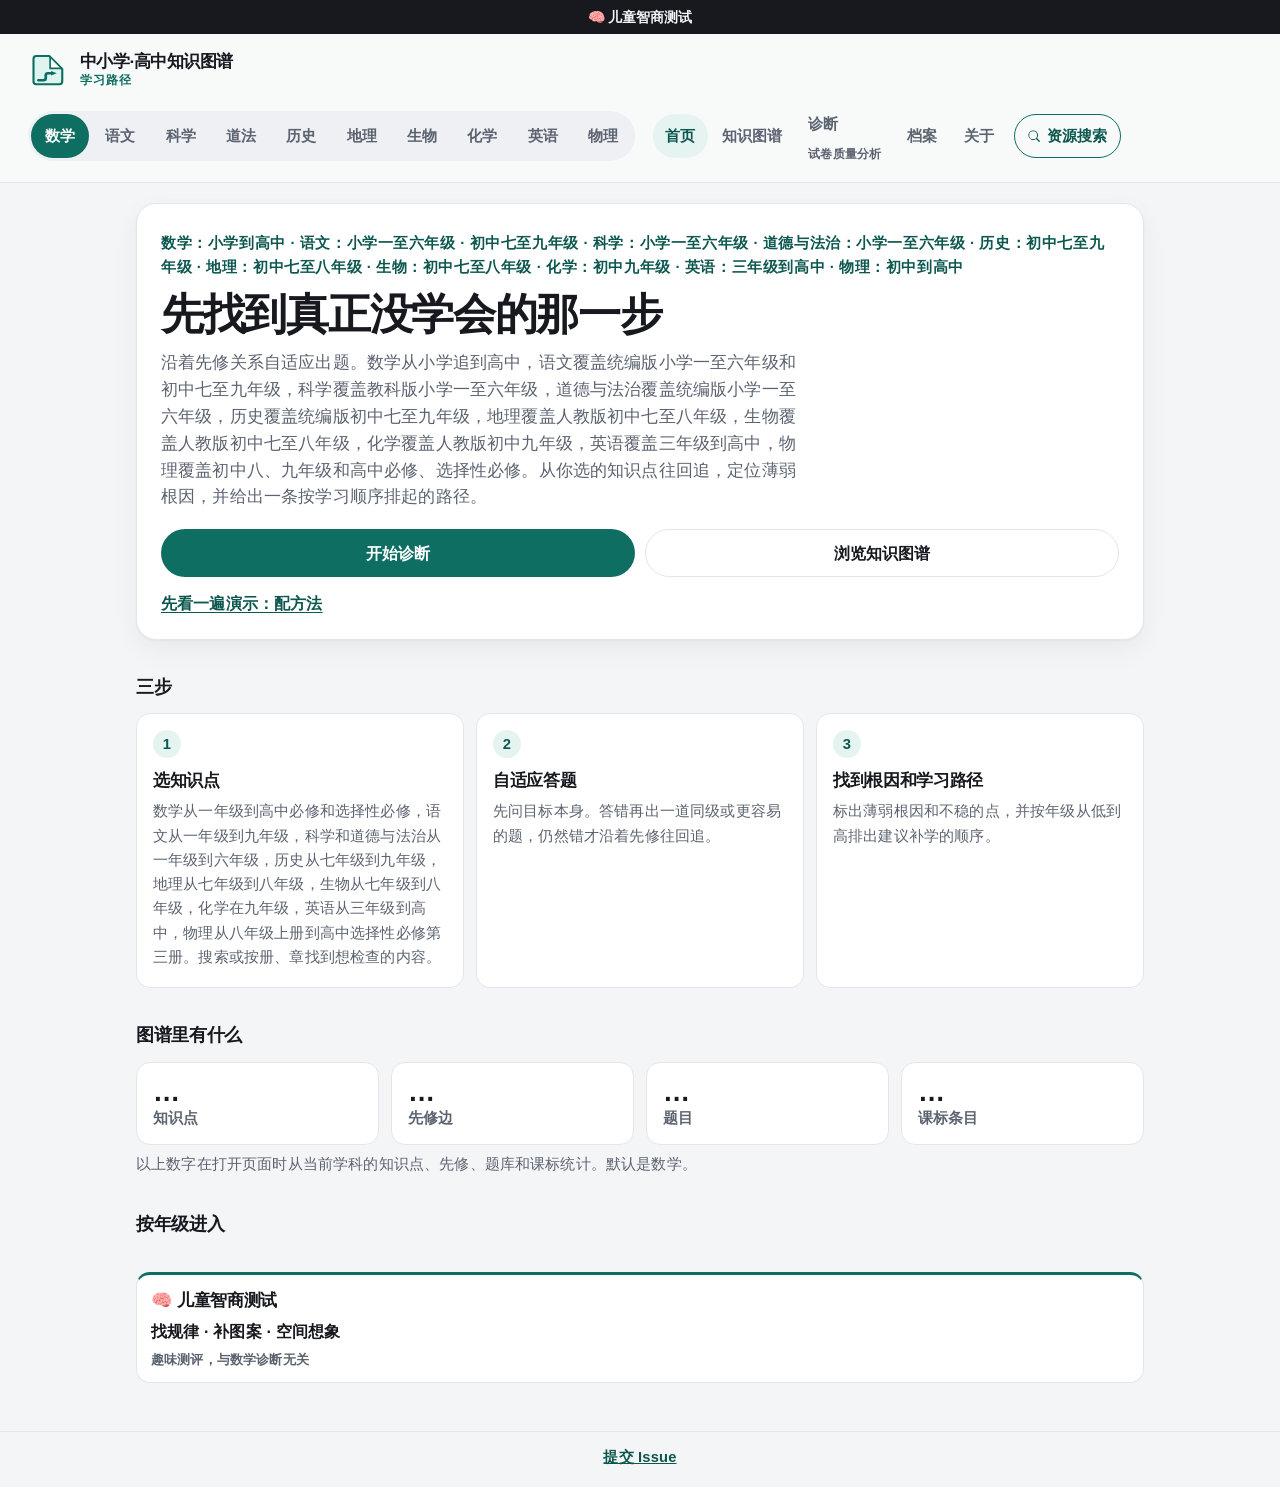
==== index.html @ bc9e5b9a "在诊断菜单下加入试卷质量分析入口。 Co-authored-by: Cursor <cursoragent@cursor.com>" ====
<!DOCTYPE html>
<html lang="zh-CN">
<head>
<meta charset="utf-8">
<meta name="viewport" content="width=device-width, initial-scale=1">
<title>中小学·高中知识图谱</title>
<meta name="description" content="数学（小学到高中）、语文（小学一至六年级、初中七至九年级）、科学（小学一至六年级）、道德与法治（小学一至六年级）、历史（初中七至九年级）、地理（初中七至八年级）、生物（初中七至八年级）、化学（初中九年级）、英语（三年级到高中）和物理（初中、高中）的知识图谱。沿先修关系自适应出题，从选中的知识点往回找到薄弱根因。">
<link rel="icon" href="data:image/svg+xml,%3Csvg%20xmlns%3D%22http%3A%2F%2Fwww.w3.org%2F2000%2Fsvg%22%20viewBox%3D%220%200%2032%2032%22%3E%3Cpath%20fill%3D%22%23dff3ef%22%20stroke%3D%22%230f6e62%22%20stroke-width%3D%221.7%22%20stroke-linejoin%3D%22round%22%20d%3D%22M6.6%204.8H17L27.4%2015.2V25Q27.4%2027.4%2025.2%2027.4H6.6Q4.4%2027.4%204.4%2025.2V7Q4.4%204.8%206.6%204.8Z%22%2F%3E%3Cpath%20fill%3D%22%23ffffff%22%20d%3D%22M17.7%206.3%2026.1%2014.7H17.7Z%22%2F%3E%3Cpath%20fill%3D%22none%22%20stroke%3D%22%230f6e62%22%20stroke-width%3D%221.35%22%20stroke-linecap%3D%22round%22%20stroke-linejoin%3D%22round%22%20d%3D%22M17.7%206.3V14.7H26.1%22%2F%3E%3Cpath%20fill%3D%22none%22%20stroke%3D%22%230f6e62%22%20stroke-width%3D%222.15%22%20stroke-linecap%3D%22round%22%20stroke-linejoin%3D%22round%22%20d%3D%22M8.3%2024.2H12.4Q14.2%2024.2%2014.2%2022.4V20.2Q14.2%2018.6%2016%2018.6H18.8%22%2F%3E%3Cpath%20fill%3D%22%230f6e62%22%20d%3D%22M18.5%2016.85%2023%2018.6%2018.5%2020.35Z%22%2F%3E%3C%2Fsvg%3E">
<script>
(function () {
  var id = location.hash.replace(/^#/, '');
  try { id = decodeURIComponent(id); } catch (e) { return; }
  if (/^cnm_[A-Za-z0-9]+$/.test(id)) {
    document.documentElement.style.visibility = 'hidden';
    location.replace('explore/#' + encodeURIComponent(id));
  } else if (/^cne_[A-Za-z0-9]+$/.test(id)) {
    document.documentElement.style.visibility = 'hidden';
    location.replace('explore/?subject=english#' + encodeURIComponent(id));
  } else if (/^cnp_[A-Za-z0-9]+$/.test(id)) {
    document.documentElement.style.visibility = 'hidden';
    location.replace('explore/?subject=physics#' + encodeURIComponent(id));
  } else if (/^cns_[A-Za-z0-9]+$/.test(id)) {
    document.documentElement.style.visibility = 'hidden';
    location.replace('explore/?subject=science#' + encodeURIComponent(id));
  } else if (/^cnc_[A-Za-z0-9]+$/.test(id)) {
    document.documentElement.style.visibility = 'hidden';
    location.replace('explore/?subject=chinese#' + encodeURIComponent(id));
  } else if (/^cnd_[A-Za-z0-9]+$/.test(id)) {
    document.documentElement.style.visibility = 'hidden';
    location.replace('explore/?subject=morality#' + encodeURIComponent(id));
  } else if (/^cnh_[A-Za-z0-9]+$/.test(id)) {
    document.documentElement.style.visibility = 'hidden';
    location.replace('explore/?subject=history#' + encodeURIComponent(id));
  } else if (/^cng_[A-Za-z0-9]+$/.test(id)) {
    document.documentElement.style.visibility = 'hidden';
    location.replace('explore/?subject=geography#' + encodeURIComponent(id));
  } else if (/^cnb_[A-Za-z0-9]+$/.test(id)) {
    document.documentElement.style.visibility = 'hidden';
    location.replace('explore/?subject=biology#' + encodeURIComponent(id));
  } else if (/^cnk_[A-Za-z0-9]+$/.test(id)) {
    document.documentElement.style.visibility = 'hidden';
    location.replace('explore/?subject=chemistry#' + encodeURIComponent(id));
  }
})();
</script>
<link rel="stylesheet" href="assets/site.css">
<link rel="manifest" href="manifest.webmanifest">
<link rel="apple-touch-icon" href="assets/icons/apple-touch-icon.png">
<meta name="theme-color" content="#0f6e62">
<meta name="mobile-web-app-capable" content="yes">
<meta name="apple-mobile-web-app-capable" content="yes">
<meta name="apple-mobile-web-app-title" content="知识图谱">
<link rel="stylesheet" href="assets/pwa.css">
</head>
<body class="page-home">
<a class="top-banner" href="https://test.pansgo.com/?from=math-top" target="_blank" rel="noopener">🧠 儿童智商测试</a>
<header class="site-header">
  <a class="brand" href="./">
    <svg class="logo" viewBox="0 0 32 32" aria-hidden="true"><path fill="var(--logo-sheet)" stroke="currentColor" stroke-width="1.7" stroke-linejoin="round" d="M6.6 4.8H17L27.4 15.2V25Q27.4 27.4 25.2 27.4H6.6Q4.4 27.4 4.4 25.2V7Q4.4 4.8 6.6 4.8Z"/><path fill="var(--logo-fold)" d="M17.7 6.3 26.1 14.7H17.7Z"/><path fill="none" stroke="currentColor" stroke-width="1.35" stroke-linecap="round" stroke-linejoin="round" d="M17.7 6.3V14.7H26.1"/><path fill="none" stroke="currentColor" stroke-width="2.15" stroke-linecap="round" stroke-linejoin="round" d="M8.3 24.2H12.4Q14.2 24.2 14.2 22.4V20.2Q14.2 18.6 16 18.6H18.8"/><path fill="currentColor" d="M18.5 16.85 23 18.6 18.5 20.35Z"/></svg>
    <span class="brand-copy">
      <span class="brand-name">中小学·高中知识图谱</span>
      <span class="brand-kicker">学习路径</span>
    </span>
  </a>
  <nav class="site-nav" aria-label="主导航">
    <div class="subject-switch" role="group" aria-label="学科">
      <a class="nav-link subject-link on" data-subject="math" href="./">数学</a>
      <a class="nav-link subject-link" data-subject="chinese" href="./?subject=chinese">语文</a>
      <a class="nav-link subject-link" data-subject="science" href="./?subject=science">科学</a>
      <a class="nav-link subject-link" data-subject="morality" href="./?subject=morality">道法</a>
      <a class="nav-link subject-link" data-subject="history" href="./?subject=history">历史</a>
      <a class="nav-link subject-link" data-subject="geography" href="./?subject=geography">地理</a>
      <a class="nav-link subject-link" data-subject="biology" href="./?subject=biology">生物</a>
      <a class="nav-link subject-link" data-subject="chemistry" href="./?subject=chemistry">化学</a>
      <a class="nav-link subject-link" data-subject="english" href="./?subject=english">英语</a>
      <a class="nav-link subject-link" data-subject="physics" href="./?subject=physics">物理</a>
    </div>
    <div class="page-links">
      <a class="nav-link active" href="./" aria-current="page">首页</a>
      <a class="nav-link" href="explore/">知识图谱</a>
      <div class="nav-drop">
        <a class="nav-link" href="diagnose/">诊断</a>
        <a class="nav-link nav-sub" href="diagnose/papers.html">试卷质量分析</a>
      </div>
      <a class="nav-link" href="children/">档案</a>
      <a class="nav-link" href="https://github.com/xiaoyang111222/cn-math-taxonomy" target="_blank" rel="noopener noreferrer">关于</a>
      <a class="nav-link resource-search-btn" href="https://pansgo.com" target="_blank" rel="noopener noreferrer" title="网盘资源搜索">
        <svg class="resource-search-ico" viewBox="0 0 16 16" aria-hidden="true"><path fill="currentColor" d="M11.5 10.4a5.5 5.5 0 1 0-1.1 1.1l3 3a.75.75 0 0 0 1.06-1.06zM7 11.5A4.5 4.5 0 1 1 7 2.5a4.5 4.5 0 0 1 0 9z"/></svg>资源搜索
      </a>
    </div>
  </nav>
</header>
<main class="home">
  <section class="hero">
    <p class="eyebrow">数学：小学到高中 · 语文：小学一至六年级 · 初中七至九年级 · 科学：小学一至六年级 · 道德与法治：小学一至六年级 · 历史：初中七至九年级 · 地理：初中七至八年级 · 生物：初中七至八年级 · 化学：初中九年级 · 英语：三年级到高中 · 物理：初中到高中</p>
    <h1>先找到真正没学会的那一步</h1>
    <p class="lede">沿着先修关系自适应出题。数学从小学追到高中，语文覆盖统编版小学一至六年级和初中七至九年级，科学覆盖教科版小学一至六年级，道德与法治覆盖统编版小学一至六年级，历史覆盖统编版初中七至九年级，地理覆盖人教版初中七至八年级，生物覆盖人教版初中七至八年级，化学覆盖人教版初中九年级，英语覆盖三年级到高中，物理覆盖初中八、九年级和高中必修、选择性必修。从你选的知识点往回追，定位薄弱根因，并给出一条按学习顺序排起的路径。</p>
    <div class="hero-actions">
      <a class="btn btn-primary btn-lg" href="diagnose/">开始诊断</a>
      <a class="btn btn-lg" href="explore/">浏览知识图谱</a>
    </div>
    <p class="quiet-link"><a href="diagnose/?target=cnm_221&amp;demo=1">先看一遍演示：配方法</a></p>
  </section>

  <h2 class="section-title">三步</h2>
  <ol class="steps">
    <li>
      <span class="step-no">1</span>
      <h3>选知识点</h3>
      <p>数学从一年级到高中必修和选择性必修，语文从一年级到九年级，科学和道德与法治从一年级到六年级，历史从七年级到九年级，地理从七年级到八年级，生物从七年级到八年级，化学在九年级，英语从三年级到高中，物理从八年级上册到高中选择性必修第三册。搜索或按册、章找到想检查的内容。</p>
    </li>
    <li>
      <span class="step-no">2</span>
      <h3>自适应答题</h3>
      <p>先问目标本身。答错再出一道同级或更容易的题，仍然错才沿着先修往回追。</p>
    </li>
    <li>
      <span class="step-no">3</span>
      <h3>找到根因和学习路径</h3>
      <p>标出薄弱根因和不稳的点，并按年级从低到高排出建议补学的顺序。</p>
    </li>
  </ol>

  <h2 class="section-title">图谱里有什么</h2>
  <div class="stat-grid" id="stats">
    <div class="stat-card"><div class="stat-num" id="n-topics">…</div><div class="stat-label">知识点</div></div>
    <div class="stat-card"><div class="stat-num" id="n-edges">…</div><div class="stat-label">先修边</div></div>
    <div class="stat-card"><div class="stat-num" id="n-questions">…</div><div class="stat-label">题目</div></div>
    <div class="stat-card"><div class="stat-num" id="n-standards">…</div><div class="stat-label">课标条目</div></div>
  </div>
  <p class="stat-note">以上数字在打开页面时从当前学科的知识点、先修、题库和课标统计。默认是数学。</p>
  <div id="load-error" class="load-error" hidden></div>

  <section class="blind-home" id="blind-home" hidden>
    <h2 class="section-title">本机盲区</h2>
    <p class="muted" id="blind-home-lead">根据本机诊断记录汇总的薄弱 / 不稳知识点。只存在这台浏览器，可一键再测。</p>
    <ul class="blind-home-list" id="blind-home-list"></ul>
    <p class="blind-home-actions" id="blind-home-actions"></p>
  </section>

  <h2 class="section-title">按年级进入</h2>
  <div class="grade-grid" id="grades" aria-busy="true"></div>
  <a class="iq-card" href="https://test.pansgo.com/?from=math-home" target="_blank" rel="noopener">
    <strong>🧠 儿童智商测试</strong>
    <span class="iq-sub">找规律 · 补图案 · 空间想象</span>
    <span class="iq-note">趣味测评，与数学诊断无关</span>
  </a>
</main>
<footer class="site-footer">
  <p><a href="https://github.com/xiaoyang111222/cn-math-taxonomy/issues/new/choose">提交 Issue</a></p>
</footer>
<script src="assets/children.js"></script>
<script src="assets/blindspots.js"></script>
<script src="assets/home.js"></script>
<script src="assets/stats-config.js"></script>
<script src="assets/stats.js"></script>
<script src="assets/pwa.js"></script>
</body>
</html>
---- assets/site.css ----
/* 中小学·高中知识图谱：全站配色、字号、导航。浏览页与诊断页共用。 */

:root {
  color-scheme: light;
  --bg: #f4f5f7;
  --bg-elev: #ffffff;
  --bg-muted: #eef0f3;
  --text: #17191f;
  --muted: #5c6370;
  --line: #e3e6ed;
  --brand: #0f6e62;
  --brand-strong: #0c574e;
  --brand-soft: #e6f4f1;
  --on-brand: #ffffff;
  --junior: #1d4ed8;
  --junior-soft: #e8efff;
  --focus: #0f6e62;
  --shadow: 0 1px 2px rgba(23, 25, 31, 0.04), 0 10px 28px rgba(23, 25, 31, 0.05);
  --radius: 14px;
  --radius-sm: 10px;
  --header-bg: #f7faf9;
  --logo-sheet: #dff3ef;
  --logo-fold: #ffffff;
  --font: "PingFang SC", "Hiragino Sans GB", "Microsoft YaHei", "Noto Sans CJK SC", "Noto Sans SC", "Source Han Sans SC", sans-serif;
  --fs: 16px;
  --ok: #157a3a;
  --ok-bg: #dcfce7;
  --on-ok: #ffffff;
  --bad: #b91c1c;
  --bad-bg: #fee2e2;
  --on-bad: #ffffff;
  --warn: #9a3412;
  --warn-bg: #ffedd5;
  --unk: #475569;
  --unk-bg: #e8eef6;
  --accent: #0f766e;
  --panel: #ffffff;
  --node-primary: #0f766e;
  --node-primary-bg: #d5f3ee;
  --node-junior: #1d4ed8;
  --node-junior-bg: #dbe7ff;
  --node-senior: #a21caf;
  --node-senior-bg: #fae8ff;
  --node-current-bg: #fff4e5;
  --node-current-border: #ea580c;
  --node-text: #162033;
  --edge: #526274;
  --edge-soft: #8aa0b4;
  --hard-bg: #ffedd5;
  --hard-fg: #9a3412;
  --soft-bg: #e7eef6;
  --soft-fg: #475569;
  --diagram-ok-bg: #dcfce7;
  --diagram-ok: #157a3a;
  --diagram-bad-bg: #fee2e2;
  --diagram-bad: #b91c1c;
  --diagram-unk-bg: #f1f5f9;
  --diagram-unk: #64748b;
  --diagram-shaky-bg: #fef3c7;
  --diagram-shaky: #b45309;
  --diagram-text: #162033;
  --diagram-edge: #64748b;
}

body.subject-physics {
  --brand: #b45309;
  --brand-strong: #92400e;
  --brand-soft: #fff7ed;
  --on-brand: #ffffff;
  --focus: #b45309;
  --accent: #b45309;
  --logo-sheet: #fde9d4;
  --logo-fold: #ffffff;
}

body.subject-english {
  --brand: #4338ca;
  --brand-strong: #3730a3;
  --brand-soft: #eef2ff;
  --on-brand: #ffffff;
  --focus: #4338ca;
  --accent: #4338ca;
  --logo-sheet: #e6e8fb;
  --logo-fold: #ffffff;
}

body.subject-science {
  --brand: #047857;
  --brand-strong: #065f46;
  --brand-soft: #ecfdf5;
  --on-brand: #ffffff;
  --focus: #047857;
  --accent: #047857;
  --logo-sheet: #d1fae5;
  --logo-fold: #ffffff;
}

body.subject-chinese {
  --brand: #9f1239;
  --brand-strong: #881337;
  --brand-soft: #fff1f2;
  --on-brand: #ffffff;
  --focus: #9f1239;
  --accent: #9f1239;
  --logo-sheet: #ffe4e6;
  --logo-fold: #ffffff;
}

body.subject-morality {
  --brand: #c2410c;
  --brand-strong: #9a3412;
  --brand-soft: #fff7ed;
  --on-brand: #ffffff;
  --focus: #c2410c;
  --accent: #c2410c;
  --logo-sheet: #ffedd5;
  --logo-fold: #ffffff;
}

body.subject-history {
  --brand: #6b5344;
  --brand-strong: #4a382c;
  --brand-soft: #f6f1ea;
  --on-brand: #ffffff;
  --focus: #6b5344;
  --accent: #6b5344;
  --logo-sheet: #efe4d6;
  --logo-fold: #ffffff;
}

body.subject-geography {
  --brand: #0e7490;
  --brand-strong: #155e75;
  --brand-soft: #ecfeff;
  --on-brand: #ffffff;
  --focus: #0e7490;
  --accent: #0e7490;
  --logo-sheet: #cffafe;
  --logo-fold: #ffffff;
}

body.subject-biology {
  --brand: #3f6212;
  --brand-strong: #365314;
  --brand-soft: #f7fee7;
  --on-brand: #ffffff;
  --focus: #4d7c0f;
  --accent: #4d7c0f;
  --logo-sheet: #ecfccb;
  --logo-fold: #ffffff;
}

body.subject-chemistry {
  --brand: #de3b16;
  --brand-strong: #9f2a10;
  --brand-soft: #fff1ec;
  --on-brand: #ffffff;
  --focus: #de3b16;
  --accent: #de3b16;
  --logo-sheet: #ffe4dc;
  --logo-fold: #ffffff;
}

@media (prefers-color-scheme: dark) {
  :root {
    color-scheme: dark;
    --bg: #10141c;
    --bg-elev: #181e29;
    --bg-muted: #232b39;
    --text: #e8edf5;
    --muted: #a7b2c2;
    --line: #313b4d;
    --brand: #2dd4bf;
    --brand-strong: #5eead4;
    --brand-soft: #134e4a;
    --on-brand: #042f2e;
    --junior: #93c5fd;
    --junior-soft: #1e3a8a;
    --focus: #5eead4;
    --shadow: 0 1px 2px rgba(0, 0, 0, 0.35), 0 12px 28px rgba(0, 0, 0, 0.28);
    --ok: #4ade80;
    --ok-bg: #14532d;
    --on-ok: #052e16;
    --bad: #fca5a5;
    --bad-bg: #7f1d1d;
    --on-bad: #450a0a;
    --warn: #fdba74;
    --warn-bg: #7c2d12;
    --unk: #cbd5e1;
    --unk-bg: #223044;
    --accent: #2dd4bf;
    --header-bg: #171e2a;
    --logo-sheet: #123f3c;
    --logo-fold: #1c5c56;
    --panel: #172232;
    --node-primary: #5eead4;
    --node-primary-bg: #115e59;
    --node-junior: #93c5fd;
    --node-junior-bg: #1e3a8a;
    --node-senior: #f0abfc;
    --node-senior-bg: #4a044e;
    --node-current-bg: #7c2d12;
    --node-current-border: #fdba74;
    --node-text: #f8fafc;
    --edge: #94a3b8;
    --edge-soft: #64748b;
    --hard-bg: #7c2d12;
    --hard-fg: #ffedd5;
    --soft-bg: #232b39;
    --soft-fg: #cbd5e1;
    --diagram-ok-bg: #14532d;
    --diagram-ok: #4ade80;
    --diagram-bad-bg: #7f1d1d;
    --diagram-bad: #fca5a5;
    --diagram-unk-bg: #1e293b;
    --diagram-unk: #cbd5e1;
    --diagram-shaky-bg: #78350f;
    --diagram-shaky: #fcd34d;
    --diagram-text: #f8fafc;
    --diagram-edge: #94a3b8;
  }
  body.subject-physics {
    --brand: #fdba74;
    --brand-strong: #fed7aa;
    --brand-soft: #7c2d12;
    --on-brand: #431407;
    --focus: #fed7aa;
    --accent: #fdba74;
    --logo-sheet: #6b2f12;
    --logo-fold: #8a4218;
  }
  body.subject-english {
    --brand: #a5b4fc;
    --brand-strong: #c7d2fe;
    --brand-soft: #312e81;
    --on-brand: #1e1b4b;
    --focus: #c7d2fe;
    --accent: #a5b4fc;
    --logo-sheet: #2a2870;
    --logo-fold: #3c3a96;
  }
  body.subject-science {
    --brand: #6ee7b7;
    --brand-strong: #a7f3d0;
    --brand-soft: #064e3b;
    --on-brand: #022c22;
    --focus: #a7f3d0;
    --accent: #6ee7b7;
    --logo-sheet: #065f46;
    --logo-fold: #047857;
  }
  body.subject-chinese {
    --brand: #fda4af;
    --brand-strong: #fecdd3;
    --brand-soft: #881337;
    --on-brand: #4c0519;
    --focus: #fecdd3;
    --accent: #fda4af;
    --logo-sheet: #6b1230;
    --logo-fold: #9f1239;
  }
  body.subject-morality {
    --brand: #fdba74;
    --brand-strong: #fed7aa;
    --brand-soft: #7c2d12;
    --on-brand: #431407;
    --focus: #fed7aa;
    --accent: #fdba74;
    --logo-sheet: #9a3412;
    --logo-fold: #c2410c;
  }
  body.subject-history {
    --brand: #d6c3ad;
    --brand-strong: #e7d7c6;
    --brand-soft: #3f3228;
    --on-brand: #2a211b;
    --focus: #e7d7c6;
    --accent: #d6c3ad;
    --logo-sheet: #4a382c;
    --logo-fold: #6b5344;
  }
  body.subject-geography {
    --brand: #67e8f9;
    --brand-strong: #a5f3fc;
    --brand-soft: #164e63;
    --on-brand: #083344;
    --focus: #a5f3fc;
    --accent: #67e8f9;
    --logo-sheet: #155e75;
    --logo-fold: #0e7490;
  }
  body.subject-biology {
    --brand: #bef264;
    --brand-strong: #d9f99d;
    --brand-soft: #1a2e05;
    --on-brand: #1a2e05;
    --focus: #d9f99d;
    --accent: #bef264;
    --logo-sheet: #365314;
    --logo-fold: #4d7c0f;
  }
  body.subject-chemistry {
    --brand: #ff8a65;
    --brand-strong: #ffccbc;
    --brand-soft: #5d1a0e;
    --on-brand: #3e0e06;
    --focus: #ffccbc;
    --accent: #ff8a65;
    --logo-sheet: #7a2614;
    --logo-fold: #de3b16;
  }
}

@media print {
  :root {
    --bg: #fff;
    --bg-elev: #fff;
    --bg-muted: #f4f7fb;
    --text: #162033;
    --muted: #475569;
    --line: #d5dde6;
    --panel: #fff;
    --header-bg: #fff;
    --logo-sheet: #dff3ef;
    --logo-fold: #ffffff;
    --shadow: none;
  }
}

*, *::before, *::after { box-sizing: border-box; }
[hidden] { display: none !important; }
html { -webkit-text-size-adjust: 100%; }
body {
  margin: 0;
  font-family: var(--font);
  font-size: var(--fs);
  line-height: 1.6;
  color: var(--text);
  background: var(--bg);
  letter-spacing: 0.01em;
}
img { max-width: 100%; height: auto; }
.node-tip {
  position: absolute;
  z-index: 6;
  max-width: min(280px, calc(100% - 16px));
  padding: 6px 10px;
  border-radius: 10px;
  background: var(--text);
  color: var(--bg);
  font-size: 0.92rem;
  font-weight: 700;
  line-height: 1.45;
  pointer-events: none;
  box-shadow: var(--shadow);
  overflow-wrap: anywhere;
}
code { overflow-wrap: anywhere; }
:focus-visible { outline: 3px solid var(--focus); outline-offset: 2px; }
@media (prefers-reduced-motion: reduce) {
  *, *::before, *::after { transition: none !important; scroll-behavior: auto !important; }
}

.top-banner {
  display: flex;
  align-items: center;
  justify-content: center;
  flex: none;
  width: 100%;
  max-width: 100%;
  min-width: 0;
  min-height: 34px;
  padding: 5px 12px;
  background: #17191f;
  color: #f4f5f7;
  font-size: 14px;
  font-weight: 650;
  line-height: 1.3;
  text-align: center;
  text-decoration: none;
  white-space: nowrap;
  overflow: hidden;
  letter-spacing: 0;
}
.top-banner:hover { background: var(--brand-strong); color: var(--on-brand); }
@media (max-width: 420px) {
  .top-banner { font-size: 12.5px; padding: 5px 8px; }
}
@media print {
  .top-banner { display: none !important; }
}

.site-header {
  display: flex;
  flex-wrap: wrap;
  align-items: center;
  justify-content: space-between;
  gap: 8px 24px;
  padding: 12px 28px;
  background: var(--header-bg);
  border-bottom: 1px solid var(--line);
  max-width: 100%;
}
body:not(.page-explore) .site-header {
  position: sticky;
  top: 0;
  z-index: 30;
}
.brand {
  display: flex;
  align-items: center;
  gap: 12px;
  min-height: 48px;
  min-width: 0;
  color: inherit;
  text-decoration: none;
}
.logo {
  color: var(--brand);
  width: 40px;
  height: 40px;
  flex: none;
  display: block;
}
.brand-copy {
  display: flex;
  flex-direction: column;
  justify-content: center;
  min-width: 0;
  gap: 1px;
}
.brand-name {
  font-size: 1.08rem;
  font-weight: 750;
  line-height: 1.15;
  letter-spacing: -0.03em;
  color: var(--text);
  overflow-wrap: anywhere;
}
.brand-kicker {
  font-size: 0.75rem;
  font-weight: 650;
  line-height: 1.2;
  letter-spacing: 0.08em;
  color: var(--brand);
}
.site-nav {
  display: flex;
  flex-wrap: wrap;
  align-items: center;
  gap: 8px 18px;
  min-width: 0;
  max-width: 100%;
}
.subject-switch {
  display: inline-flex;
  align-items: center;
  gap: 2px;
  padding: 3px;
  border-radius: 999px;
  background: var(--bg-muted);
}
.page-links {
  display: flex;
  flex-wrap: wrap;
  align-items: center;
  gap: 2px;
  min-width: 0;
}
.nav-drop {
  display: inline-flex;
  flex-direction: column;
  align-items: stretch;
  min-width: 0;
}
.nav-link.nav-sub {
  min-height: 30px;
  margin-top: -6px;
  padding-top: 0;
  font-size: 0.78rem;
  font-weight: 700;
  line-height: 1.25;
}
.nav-link {
  display: inline-flex;
  align-items: center;
  min-height: 44px;
  padding: 0 12px;
  border-radius: 999px;
  color: var(--muted);
  text-decoration: none;
  font-size: 0.94rem;
  font-weight: 650;
}
.nav-link:hover { background: var(--bg-muted); color: var(--text); }
.nav-link.active, .nav-link[aria-current="page"] {
  background: var(--brand-soft);
  color: var(--brand-strong);
  font-weight: 750;
}
.nav-link.active:hover, .nav-link[aria-current="page"]:hover {
  background: var(--brand-soft);
  color: var(--brand-strong);
}
.nav-link.subject-link {
  color: var(--muted);
  border: 0;
  background: transparent;
  padding: 0 14px;
}
.nav-link.subject-link:hover { background: transparent; color: var(--text); }
.nav-link.subject-link.on {
  background: var(--brand);
  color: var(--on-brand);
  font-weight: 750;
}
.nav-link.subject-link.on:hover { background: var(--brand); color: var(--on-brand); }
.nav-link.resource-search-btn {
  gap: 6px;
  border: 1px solid var(--brand);
  background: transparent;
  color: var(--brand-strong);
  margin-left: 6px;
  text-decoration: none;
}
.nav-link.resource-search-btn:hover { background: var(--brand-soft); color: var(--brand-strong); }
.resource-search-ico { width: 14px; height: 14px; flex: none; }
.resource-search-btn:focus-visible { outline: 2px solid var(--focus); outline-offset: 2px; }
@media (max-width: 720px) {
  .nav-link.resource-search-btn { margin-left: 0; padding: 0 9px; min-height: 36px; }
  .resource-search-ico { display: none; }
  .site-header { padding: 10px 14px 8px; gap: 4px 12px; }
  .brand { gap: 10px; min-height: 44px; }
  .logo { width: 34px; height: 34px; }
  .brand-name { font-size: 1.02rem; }
  .brand-kicker { font-size: 0.72rem; letter-spacing: 0.06em; }
  .site-nav { flex: 1 1 100%; justify-content: space-between; gap: 4px 8px; }
  .nav-link { padding: 0 8px; font-size: 0.9rem; }
  .nav-link.subject-link { padding: 0 12px; }
}

.site-footer {
  padding: 14px 16px 18px;
  text-align: center;
  color: var(--muted);
  font-size: 0.92rem;
  border-top: 1px solid var(--line);
  max-width: 100%;
}
.site-footer p { margin: 0; overflow-wrap: anywhere; }
.site-footer a { color: var(--brand-strong); font-weight: 700; }

button, .btn {
  font: inherit;
  font-weight: 650;
  min-height: 44px;
  padding: 8px 14px;
  border-radius: 999px;
  border: 1px solid var(--line);
  background: var(--bg-elev);
  color: var(--text);
  cursor: pointer;
}
button:hover, .btn:hover { background: var(--bg-muted); }
button.primary, .btn-primary {
  background: var(--brand);
  border-color: transparent;
  color: var(--on-brand);
}
button.primary:hover, .btn-primary:hover { filter: brightness(1.06); background: var(--brand); }

/* 题目图示：只用 currentColor，浅色和深色都看得见。宽度跟着容器走，不写死像素。 */
.q-figure { color: inherit; max-width: 100%; min-width: 0; margin: 8px 0 2px; }
.q-figure svg { width: 100%; max-width: 440px; height: auto; display: block; overflow: visible; }
.choices.fig-icons, .sample-choices.fig-icons {
  display: grid;
  grid-template-columns: repeat(auto-fit, minmax(min(140px, 100%), 1fr));
}
.choices.fig-icons .q-figure svg, .sample-choices.fig-icons .q-figure svg { max-width: 100%; }
button.choice.fig-choice {
  display: flex;
  flex-direction: column;
  align-items: stretch;
  gap: 6px;
  min-width: 0;
}
.sample-choices { display: flex; flex-direction: column; gap: 8px; margin-top: 8px; }
.sample-choice {
  border: 1px solid var(--line);
  border-radius: var(--radius-sm);
  background: var(--bg-elev);
  color: var(--text);
  padding: 8px 10px;
  min-width: 0;
}
.btn {
  display: inline-flex;
  align-items: center;
  justify-content: center;
  gap: 8px;
  text-decoration: none;
  text-align: center;
}
.btn-lg { min-height: 48px; padding: 10px 18px; font-size: 1rem; }
.btn-block { width: 100%; }

input[type="search"], input[type="text"], input[type="number"], input[type="date"], select, textarea {
  font: inherit;
  color: var(--text);
  background: var(--bg-elev);
  border: 1px solid var(--line);
  border-radius: 12px;
  padding: 10px 12px;
  min-height: 44px;
  max-width: 100%;
}
textarea { min-height: 96px; }
.search-lg { width: 100%; font-size: 1.08rem; min-height: 52px; }

.stage-tabs { display: flex; flex-wrap: wrap; gap: 8px; }
.stage-tab { border-radius: 999px; }
.stage-tab.on, .stage-tab[aria-selected="true"] {
  background: var(--brand);
  color: var(--on-brand);
  border-color: transparent;
}

.badge {
  display: inline-flex;
  align-items: center;
  min-height: 24px;
  padding: 0 8px;
  border-radius: 999px;
  font-size: 0.78rem;
  font-weight: 800;
  white-space: nowrap;
}
.badge.hard { background: var(--hard-bg); color: var(--hard-fg); }
.badge.soft { background: var(--soft-bg); color: var(--soft-fg); }

/* 首页 */
.home { width: min(1040px, 100%); margin: 0 auto; padding: 20px 16px 48px; }
.hero {
  background: var(--bg-elev);
  border: 1px solid var(--line);
  border-radius: 20px;
  padding: 28px 24px 22px;
  box-shadow: var(--shadow);
}
.eyebrow {
  margin: 0 0 10px;
  color: var(--brand-strong);
  font-weight: 700;
  font-size: 0.92rem;
  letter-spacing: 0.04em;
}
.hero h1 {
  margin: 0 0 10px;
  font-size: clamp(1.85rem, 4.4vw, 2.7rem);
  line-height: 1.18;
  letter-spacing: -0.03em;
  font-weight: 750;
}
.lede { margin: 0 0 18px; font-size: 1.05rem; max-width: 38em; color: var(--muted); }
.hero-actions { display: flex; flex-wrap: wrap; gap: 10px; }
.hero-actions .btn { flex: 1 1 180px; }
.quiet-link { margin: 14px 0 0; }
.quiet-link a { color: var(--brand-strong); font-weight: 650; text-underline-offset: 3px; }

.section-title { margin: 32px 0 12px; font-size: 1.15rem; letter-spacing: -0.02em; }
.steps {
  list-style: none;
  margin: 0;
  padding: 0;
  display: grid;
  grid-template-columns: repeat(3, minmax(0, 1fr));
  gap: 12px;
}
.steps li {
  background: var(--bg-elev);
  border: 1px solid var(--line);
  border-radius: var(--radius);
  padding: 16px 16px 18px;
  min-width: 0;
}
.step-no {
  display: inline-flex;
  width: 28px;
  height: 28px;
  border-radius: 50%;
  align-items: center;
  justify-content: center;
  background: var(--brand-soft);
  color: var(--brand-strong);
  font-weight: 750;
  font-size: 0.92rem;
}
.steps h3 { margin: 10px 0 4px; font-size: 1.05rem; letter-spacing: -0.02em; }
.steps p { margin: 0; color: var(--muted); font-size: 0.95rem; }

.stat-grid, .grade-grid {
  display: grid;
  gap: 12px;
}
.stat-grid { grid-template-columns: repeat(4, minmax(0, 1fr)); }
.grade-grid { grid-template-columns: repeat(4, minmax(0, 1fr)); }
.stat-card, a.grade-card, a.iq-card {
  background: var(--bg-elev);
  border: 1px solid var(--line);
  border-radius: var(--radius);
  min-width: 0;
}
.stat-card { padding: 14px 16px; }
.stat-num { font-size: 1.7rem; font-weight: 750; line-height: 1.1; letter-spacing: -0.03em; color: var(--text); }
.stat-label { color: var(--muted); font-weight: 650; font-size: 0.92rem; }
.stat-note { color: var(--muted); margin: 8px 0 0; font-size: 0.92rem; }
a.grade-card, a.iq-card {
  display: flex;
  flex-direction: column;
  gap: 2px;
  padding: 12px 14px;
  min-height: 96px;
  text-decoration: none;
  color: inherit;
  border-top: 3px solid var(--node-primary);
}
a.grade-card.is-junior { border-top-color: var(--node-junior); }
a.grade-card.is-senior { border-top-color: var(--node-senior); }
a.grade-card:hover, a.iq-card:hover { border-color: var(--brand); }
a.grade-card strong, a.iq-card strong { font-size: 1.08rem; letter-spacing: -0.02em; }
a.iq-card { margin-top: 22px; gap: 4px; max-width: 100%; border-top-color: var(--brand); }
a.iq-card .iq-sub { font-weight: 650; overflow-wrap: anywhere; }
a.iq-card .iq-note { color: var(--muted); font-size: 0.82rem; font-weight: 650; overflow-wrap: anywhere; }
.grade-stage { color: var(--muted); font-size: 0.82rem; font-weight: 650; }
.grade-count { font-weight: 650; }
.load-error {
  background: var(--bad-bg);
  color: var(--text);
  border-radius: var(--radius-sm);
  padding: 12px 14px;
  margin-top: 12px;
}
@media (max-width: 900px) {
  .grade-grid { grid-template-columns: 1fr 1fr; }
}
@media (max-width: 800px) {
  .steps { grid-template-columns: 1fr; }
  .stat-grid { grid-template-columns: 1fr 1fr; }
  .hero { padding: 22px 16px 18px; }
}


/* 首页本机盲区汇总 */
.blind-home { margin: 28px 0 8px; }
.blind-home-list { list-style: none; margin: 0; padding: 0; display: grid; gap: 8px; }
.blind-home-item {
  display: flex; flex-wrap: wrap; align-items: baseline; justify-content: space-between; gap: 6px 12px;
  padding: 12px 14px; border: 1px solid var(--line); border-radius: 12px; background: var(--card, #fff);
}
.blind-home-name { font-weight: 800; color: var(--brand-strong); text-decoration: none; overflow-wrap: anywhere; }
.blind-home-name:hover { text-decoration: underline; }
.blind-home-meta { color: var(--muted); font-size: 0.9rem; }
.blind-home-actions { display: flex; flex-wrap: wrap; gap: 8px; margin-top: 12px; }
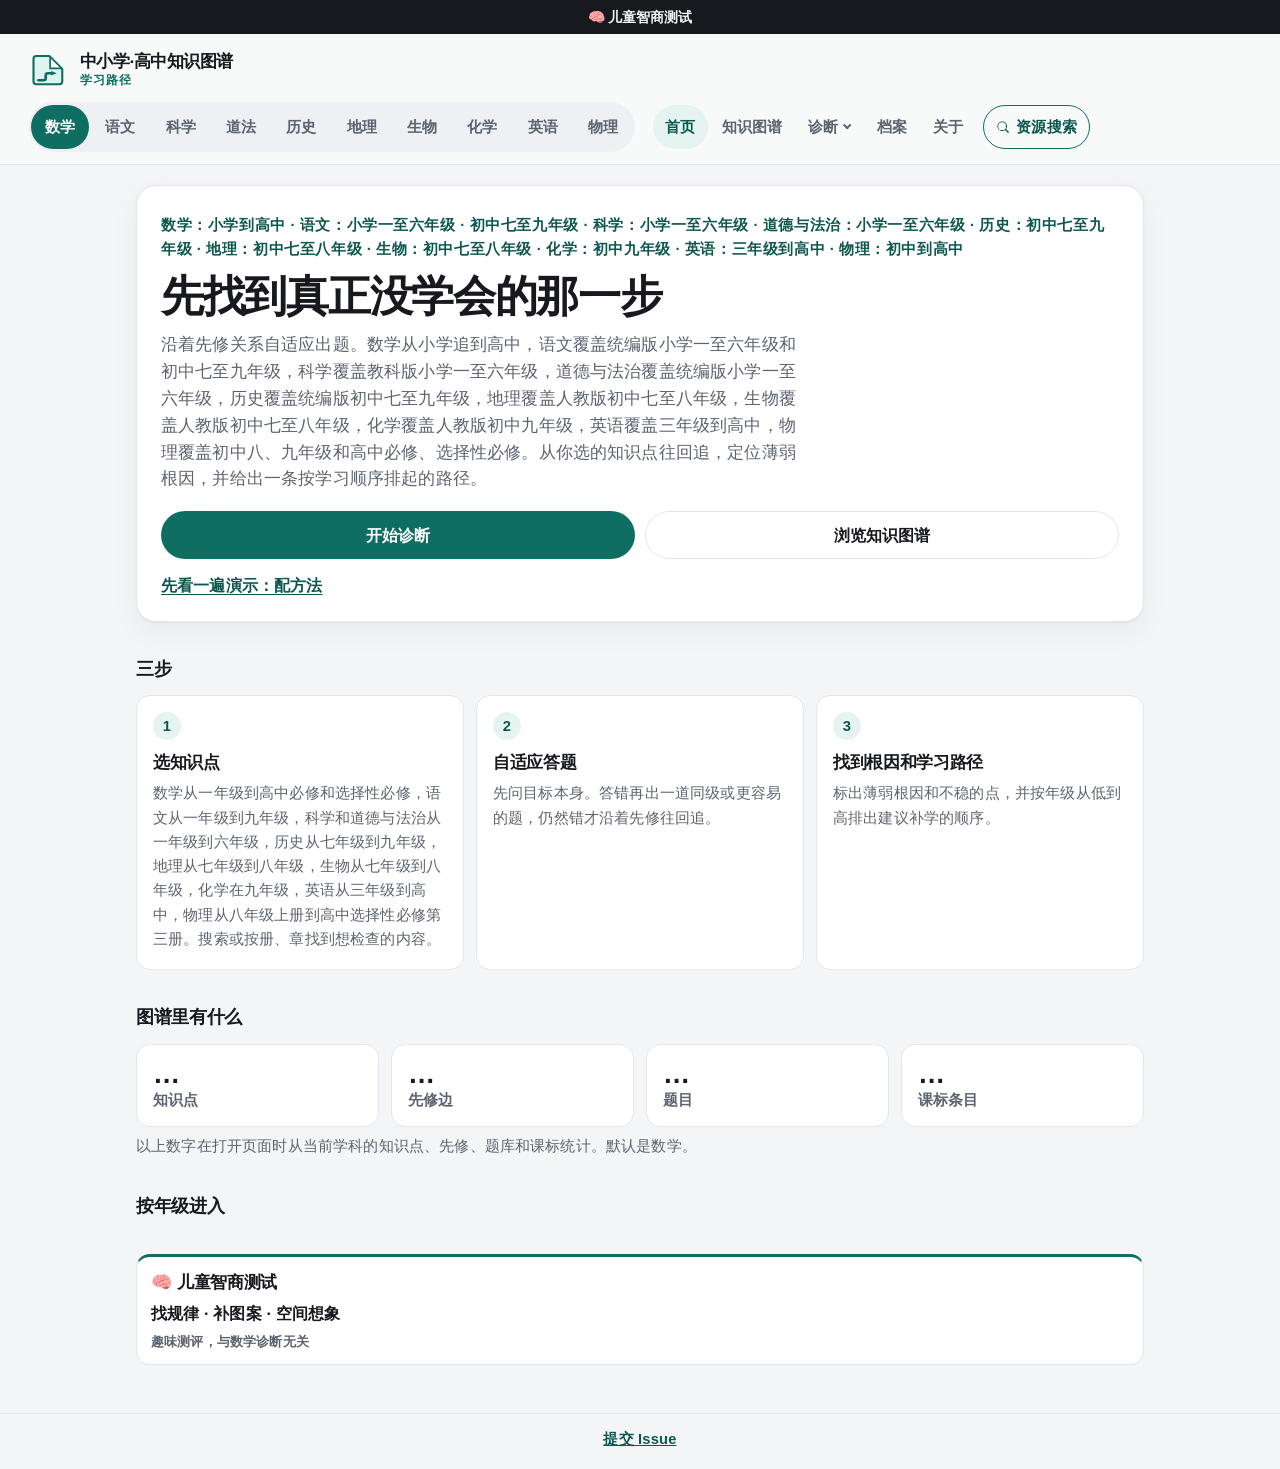
==== commit 76352756: "试卷诊断改为通用离线候选 + Agent 语义分析，并补书写质量页 删除两份练习册的笔迹模板、卷面指纹与写死综评；analyzePage 只产通用候选， summarizeExam 完全由结构化字段生" ====
--- a/index.html
+++ b/index.html
@@ -79,8 +79,12 @@
       <a class="nav-link active" href="./" aria-current="page">首页</a>
       <a class="nav-link" href="explore/">知识图谱</a>
       <div class="nav-drop">
-        <a class="nav-link" href="diagnose/">诊断</a>
-        <a class="nav-link nav-sub" href="diagnose/papers.html">试卷质量分析</a>
+        <button type="button" class="nav-link nav-drop-btn" aria-expanded="false" aria-haspopup="menu" aria-controls="nav-diagnose-menu">诊断</button>
+        <div class="nav-menu" id="nav-diagnose-menu" hidden>
+          <a class="nav-link" href="diagnose/">诊断</a>
+          <a class="nav-link" href="diagnose/papers.html">试卷质量分析</a>
+          <a class="nav-link" href="diagnose/writing.html">书写质量</a>
+        </div>
       </div>
       <a class="nav-link" href="children/">档案</a>
       <a class="nav-link" href="https://github.com/xiaoyang111222/cn-math-taxonomy" target="_blank" rel="noopener noreferrer">关于</a>
--- a/assets/site.css
+++ b/assets/site.css
@@ -468,18 +468,42 @@
   min-width: 0;
 }
 .nav-drop {
+  position: relative;
   display: inline-flex;
+  align-items: center;
+}
+.nav-menu {
+  position: absolute;
+  top: calc(100% + 6px);
+  left: 0;
+  z-index: 40;
+  min-width: 168px;
+  padding: 6px;
+  border: 1px solid var(--line);
+  border-radius: 14px;
+  background: var(--bg-elev);
+  box-shadow: var(--shadow);
+  display: flex;
   flex-direction: column;
   align-items: stretch;
-  min-width: 0;
-}
-.nav-link.nav-sub {
-  min-height: 30px;
-  margin-top: -6px;
-  padding-top: 0;
-  font-size: 0.78rem;
-  font-weight: 700;
-  line-height: 1.25;
+}
+.nav-menu[hidden] { display: none; }
+.nav-menu .nav-link {
+  justify-content: flex-start;
+  border-radius: 10px;
+  white-space: nowrap;
+}
+button.nav-drop-btn::after {
+  content: "";
+  width: 0.42em;
+  height: 0.42em;
+  margin-left: 6px;
+  border-right: 2px solid currentColor;
+  border-bottom: 2px solid currentColor;
+  transform: translateY(-0.12em) rotate(45deg);
+}
+.nav-drop.open button.nav-drop-btn::after {
+  transform: translateY(0.1em) rotate(225deg);
 }
 .nav-link {
   display: inline-flex;
@@ -562,6 +586,27 @@
   cursor: pointer;
 }
 button:hover, .btn:hover { background: var(--bg-muted); }
+button.nav-link.nav-drop-btn {
+  gap: 0;
+  border: 0;
+  background: transparent;
+  color: var(--muted);
+  font-size: 0.94rem;
+  font-weight: 650;
+}
+button.nav-link.nav-drop-btn:hover { background: var(--bg-muted); color: var(--text); }
+button.nav-link.nav-drop-btn.active {
+  background: var(--brand-soft);
+  color: var(--brand-strong);
+  font-weight: 750;
+}
+button.nav-link.nav-drop-btn.active:hover {
+  background: var(--brand-soft);
+  color: var(--brand-strong);
+}
+@media (max-width: 720px) {
+  button.nav-link.nav-drop-btn { padding: 0 8px; font-size: 0.9rem; }
+}
 button.primary, .btn-primary {
   background: var(--brand);
   border-color: transparent;
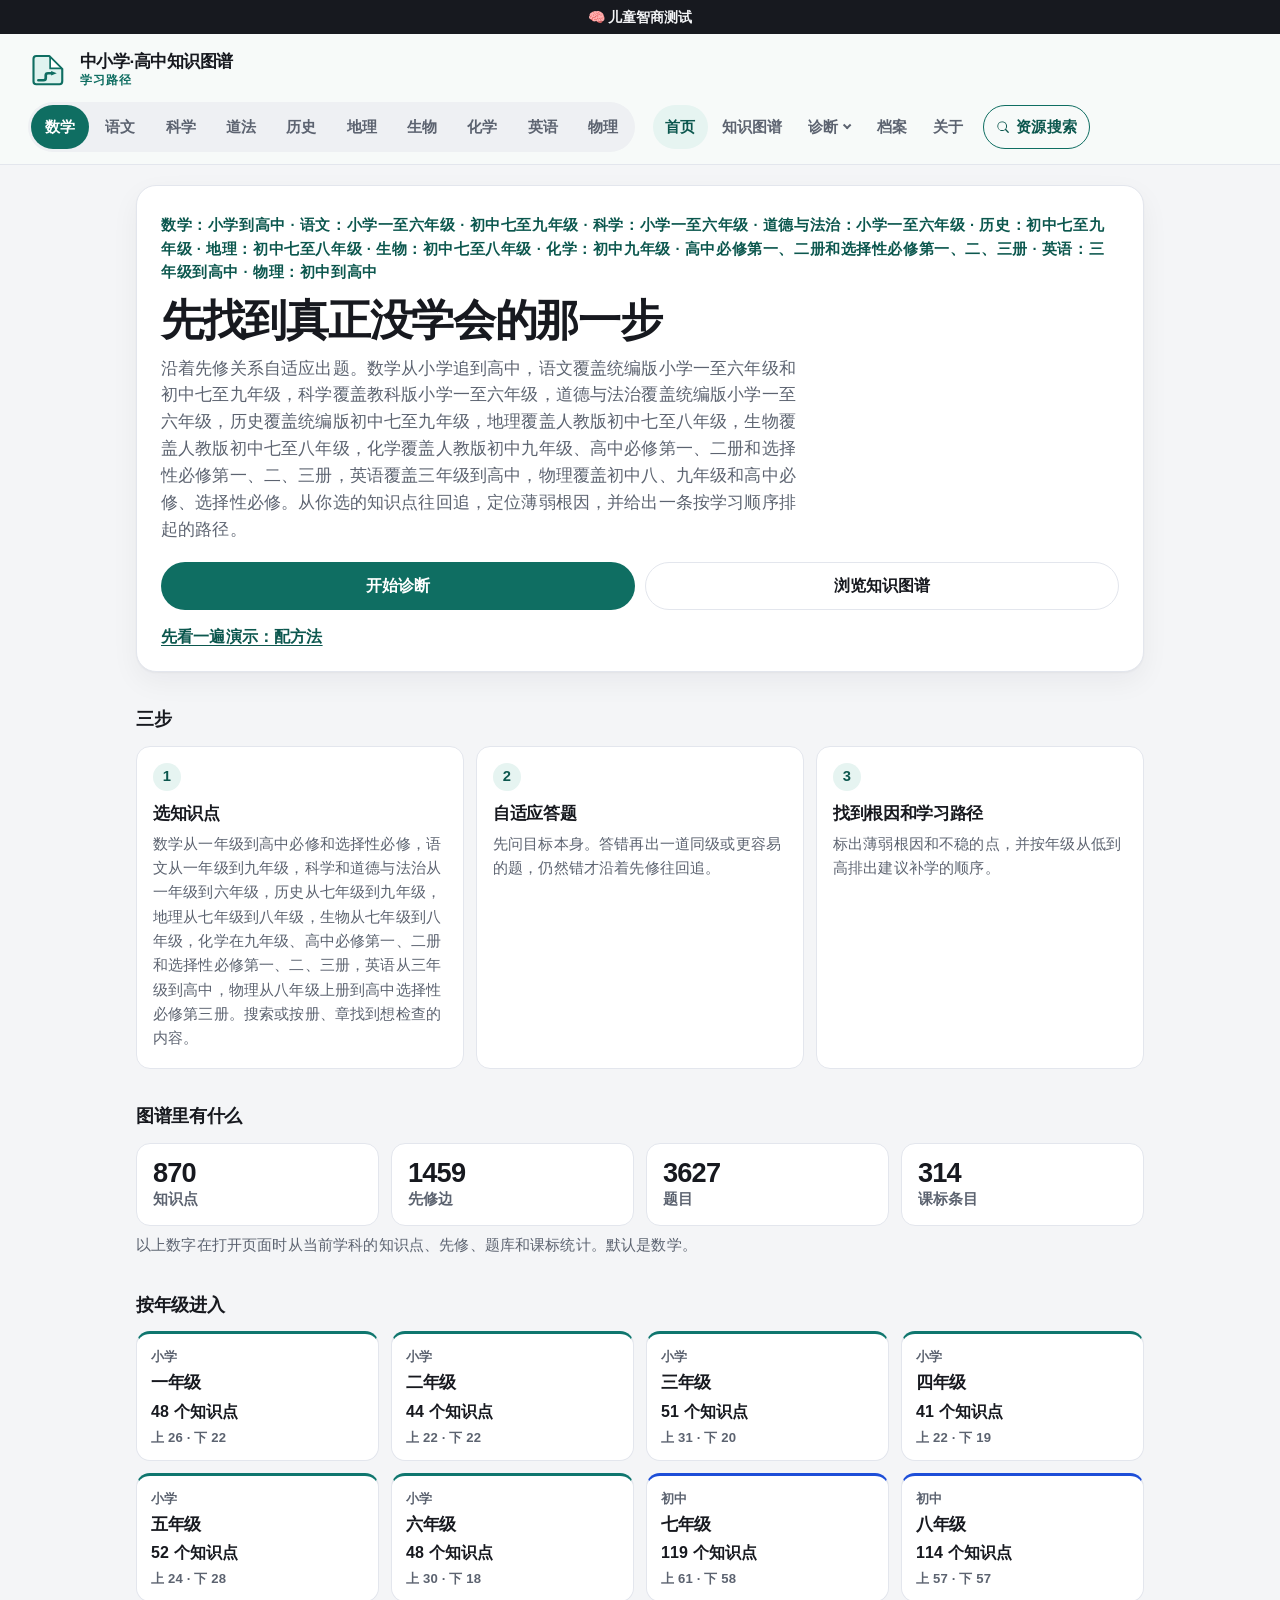
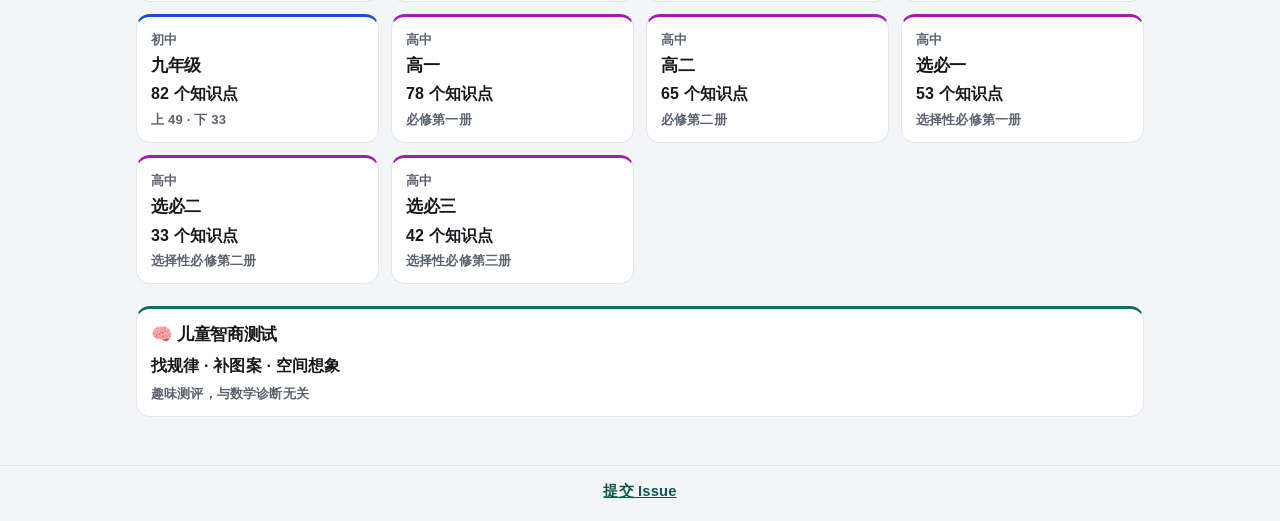
==== commit 1e697946: "合并上游 main 到 mm，冲突保留 mm 的功能。" ====
--- a/index.html
+++ b/index.html
@@ -4,7 +4,7 @@
 <meta charset="utf-8">
 <meta name="viewport" content="width=device-width, initial-scale=1">
 <title>中小学·高中知识图谱</title>
-<meta name="description" content="数学（小学到高中）、语文（小学一至六年级、初中七至九年级）、科学（小学一至六年级）、道德与法治（小学一至六年级）、历史（初中七至九年级）、地理（初中七至八年级）、生物（初中七至八年级）、化学（初中九年级）、英语（三年级到高中）和物理（初中、高中）的知识图谱。沿先修关系自适应出题，从选中的知识点往回找到薄弱根因。">
+<meta name="description" content="数学（小学到高中）、语文（小学一至六年级、初中七至九年级）、科学（小学一至六年级）、道德与法治（小学一至六年级）、历史（初中七至九年级）、地理（初中七至八年级）、生物（初中七至八年级）、化学（初中九年级、高中必修第一、二册和选择性必修第一、二、三册）、英语（三年级到高中）和物理（初中、高中）的知识图谱。沿先修关系自适应出题，从选中的知识点往回找到薄弱根因。">
 <link rel="icon" href="data:image/svg+xml,%3Csvg%20xmlns%3D%22http%3A%2F%2Fwww.w3.org%2F2000%2Fsvg%22%20viewBox%3D%220%200%2032%2032%22%3E%3Cpath%20fill%3D%22%23dff3ef%22%20stroke%3D%22%230f6e62%22%20stroke-width%3D%221.7%22%20stroke-linejoin%3D%22round%22%20d%3D%22M6.6%204.8H17L27.4%2015.2V25Q27.4%2027.4%2025.2%2027.4H6.6Q4.4%2027.4%204.4%2025.2V7Q4.4%204.8%206.6%204.8Z%22%2F%3E%3Cpath%20fill%3D%22%23ffffff%22%20d%3D%22M17.7%206.3%2026.1%2014.7H17.7Z%22%2F%3E%3Cpath%20fill%3D%22none%22%20stroke%3D%22%230f6e62%22%20stroke-width%3D%221.35%22%20stroke-linecap%3D%22round%22%20stroke-linejoin%3D%22round%22%20d%3D%22M17.7%206.3V14.7H26.1%22%2F%3E%3Cpath%20fill%3D%22none%22%20stroke%3D%22%230f6e62%22%20stroke-width%3D%222.15%22%20stroke-linecap%3D%22round%22%20stroke-linejoin%3D%22round%22%20d%3D%22M8.3%2024.2H12.4Q14.2%2024.2%2014.2%2022.4V20.2Q14.2%2018.6%2016%2018.6H18.8%22%2F%3E%3Cpath%20fill%3D%22%230f6e62%22%20d%3D%22M18.5%2016.85%2023%2018.6%2018.5%2020.35Z%22%2F%3E%3C%2Fsvg%3E">
 <script>
 (function () {
@@ -96,9 +96,9 @@
 </header>
 <main class="home">
   <section class="hero">
-    <p class="eyebrow">数学：小学到高中 · 语文：小学一至六年级 · 初中七至九年级 · 科学：小学一至六年级 · 道德与法治：小学一至六年级 · 历史：初中七至九年级 · 地理：初中七至八年级 · 生物：初中七至八年级 · 化学：初中九年级 · 英语：三年级到高中 · 物理：初中到高中</p>
+    <p class="eyebrow">数学：小学到高中 · 语文：小学一至六年级 · 初中七至九年级 · 科学：小学一至六年级 · 道德与法治：小学一至六年级 · 历史：初中七至九年级 · 地理：初中七至八年级 · 生物：初中七至八年级 · 化学：初中九年级 · 高中必修第一、二册和选择性必修第一、二、三册 · 英语：三年级到高中 · 物理：初中到高中</p>
     <h1>先找到真正没学会的那一步</h1>
-    <p class="lede">沿着先修关系自适应出题。数学从小学追到高中，语文覆盖统编版小学一至六年级和初中七至九年级，科学覆盖教科版小学一至六年级，道德与法治覆盖统编版小学一至六年级，历史覆盖统编版初中七至九年级，地理覆盖人教版初中七至八年级，生物覆盖人教版初中七至八年级，化学覆盖人教版初中九年级，英语覆盖三年级到高中，物理覆盖初中八、九年级和高中必修、选择性必修。从你选的知识点往回追，定位薄弱根因，并给出一条按学习顺序排起的路径。</p>
+    <p class="lede">沿着先修关系自适应出题。数学从小学追到高中，语文覆盖统编版小学一至六年级和初中七至九年级，科学覆盖教科版小学一至六年级，道德与法治覆盖统编版小学一至六年级，历史覆盖统编版初中七至九年级，地理覆盖人教版初中七至八年级，生物覆盖人教版初中七至八年级，化学覆盖人教版初中九年级、高中必修第一、二册和选择性必修第一、二、三册，英语覆盖三年级到高中，物理覆盖初中八、九年级和高中必修、选择性必修。从你选的知识点往回追，定位薄弱根因，并给出一条按学习顺序排起的路径。</p>
     <div class="hero-actions">
       <a class="btn btn-primary btn-lg" href="diagnose/">开始诊断</a>
       <a class="btn btn-lg" href="explore/">浏览知识图谱</a>
@@ -111,7 +111,7 @@
     <li>
       <span class="step-no">1</span>
       <h3>选知识点</h3>
-      <p>数学从一年级到高中必修和选择性必修，语文从一年级到九年级，科学和道德与法治从一年级到六年级，历史从七年级到九年级，地理从七年级到八年级，生物从七年级到八年级，化学在九年级，英语从三年级到高中，物理从八年级上册到高中选择性必修第三册。搜索或按册、章找到想检查的内容。</p>
+      <p>数学从一年级到高中必修和选择性必修，语文从一年级到九年级，科学和道德与法治从一年级到六年级，历史从七年级到九年级，地理从七年级到八年级，生物从七年级到八年级，化学在九年级、高中必修第一、二册和选择性必修第一、二、三册，英语从三年级到高中，物理从八年级上册到高中选择性必修第三册。搜索或按册、章找到想检查的内容。</p>
     </li>
     <li>
       <span class="step-no">2</span>
@@ -153,6 +153,7 @@
 <footer class="site-footer">
   <p><a href="https://github.com/xiaoyang111222/cn-math-taxonomy/issues/new/choose">提交 Issue</a></p>
 </footer>
+<script src="assets/stem-compat.js"></script>
 <script src="assets/children.js"></script>
 <script src="assets/blindspots.js"></script>
 <script src="assets/home.js"></script>
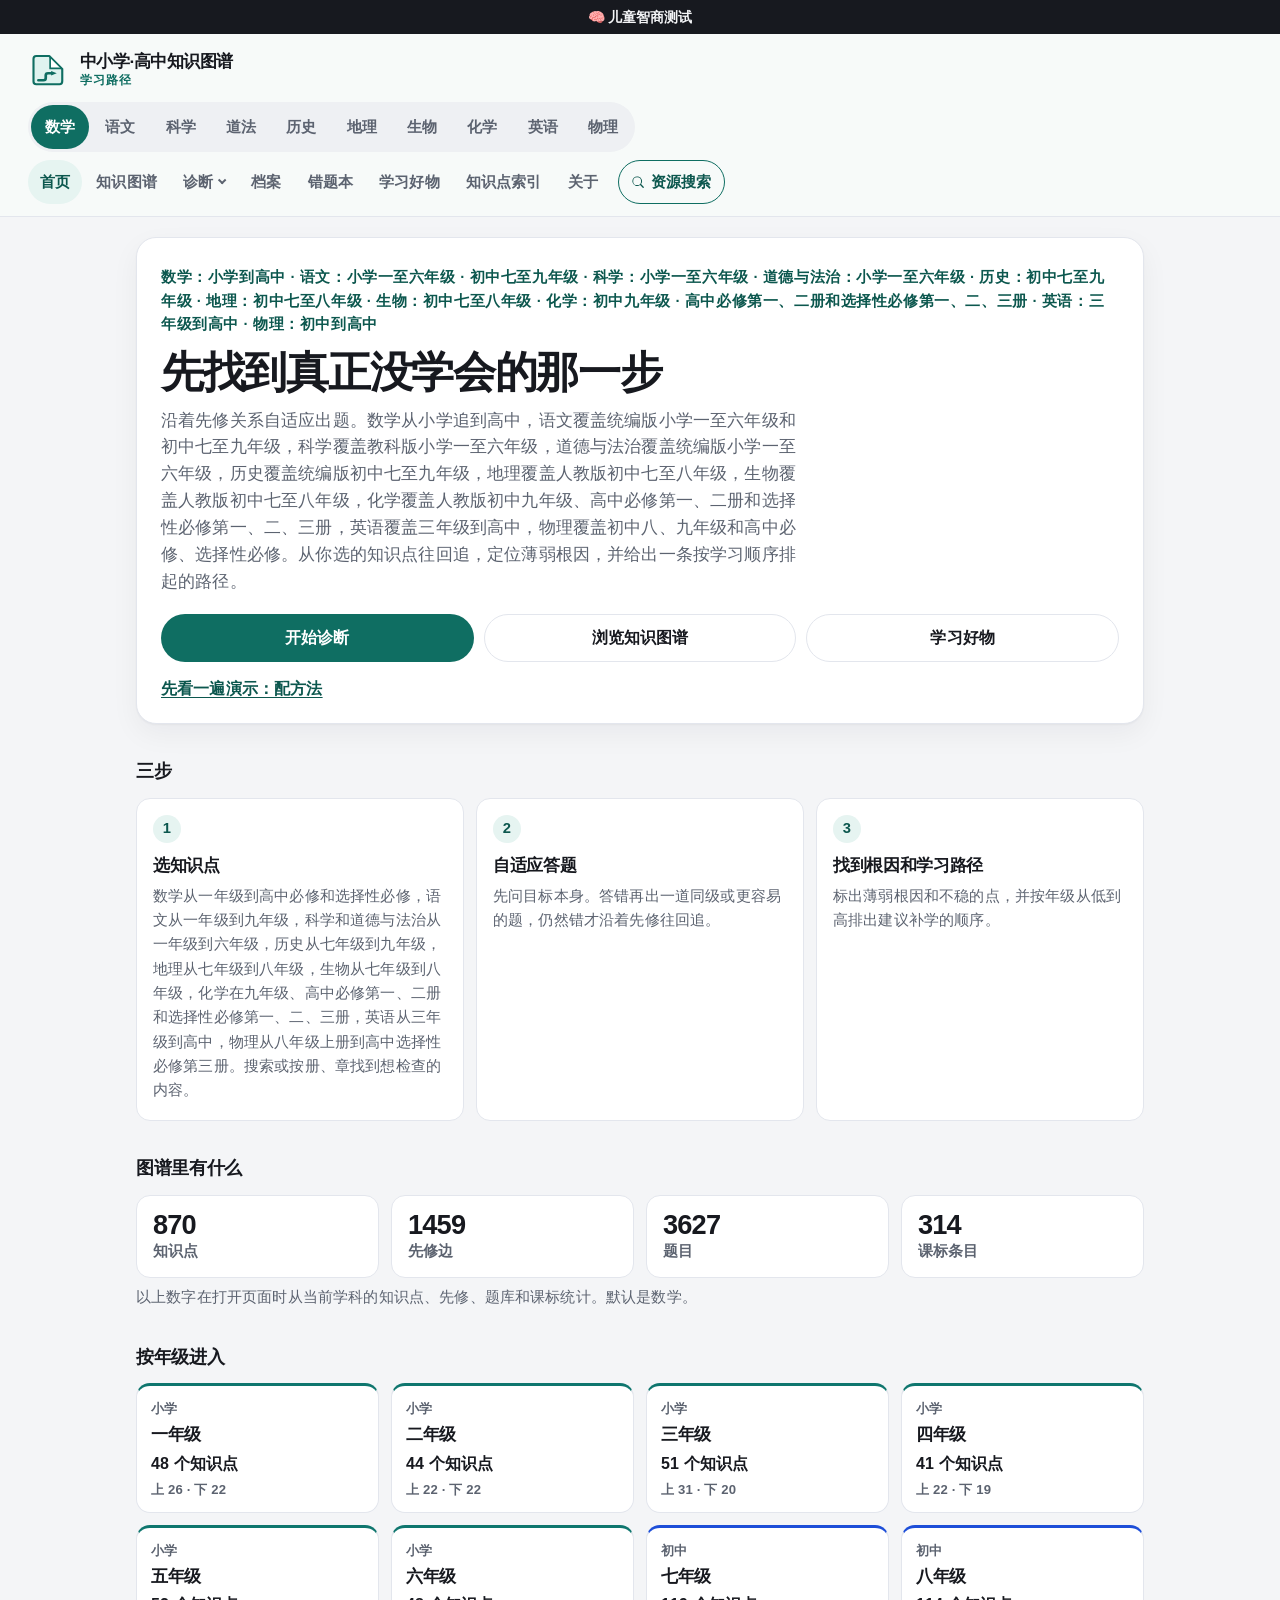
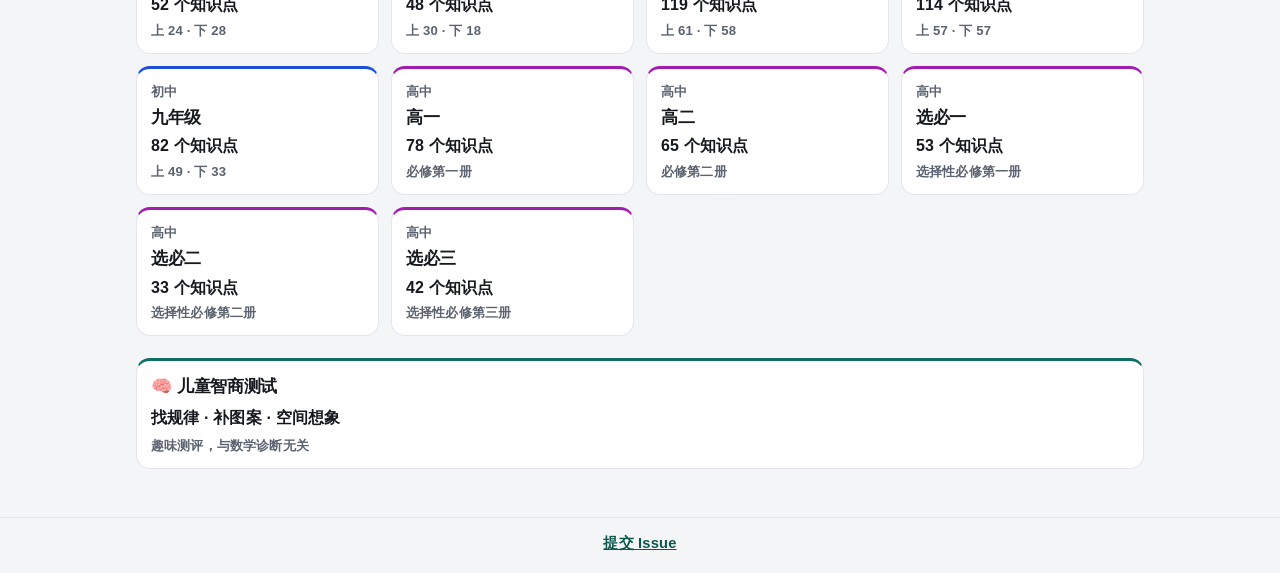
==== commit 230d51de: "合并上游 main 到 mm，冲突保留 mm 的功能。" ====
--- a/index.html
+++ b/index.html
@@ -4,6 +4,19 @@
 <meta charset="utf-8">
 <meta name="viewport" content="width=device-width, initial-scale=1">
 <title>中小学·高中知识图谱</title>
+<meta property="og:type" content="website">
+<meta property="og:site_name" content="中小学·高中知识图谱">
+<meta property="og:title" content="中小学·高中知识图谱">
+<meta property="og:description" content="孩子哪块没学扎实，3 分钟测出来：沿先修关系往回找到薄弱根因。覆盖数学、语文、英语等十个学科，小学到高中，免费自测。">
+<meta property="og:url" content="https://math.pansgo.com/">
+<meta property="og:image" content="https://math.pansgo.com/assets/og-cover.jpg">
+<meta property="og:image:width" content="1200">
+<meta property="og:image:height" content="630">
+<meta name="twitter:card" content="summary_large_image">
+<meta name="twitter:title" content="中小学·高中知识图谱">
+<meta name="twitter:description" content="孩子哪块没学扎实，3 分钟测出来：沿先修关系往回找到薄弱根因。覆盖数学、语文、英语等十个学科，小学到高中，免费自测。">
+<meta name="twitter:image" content="https://math.pansgo.com/assets/og-cover.jpg">
+
 <meta name="description" content="数学（小学到高中）、语文（小学一至六年级、初中七至九年级）、科学（小学一至六年级）、道德与法治（小学一至六年级）、历史（初中七至九年级）、地理（初中七至八年级）、生物（初中七至八年级）、化学（初中九年级、高中必修第一、二册和选择性必修第一、二、三册）、英语（三年级到高中）和物理（初中、高中）的知识图谱。沿先修关系自适应出题，从选中的知识点往回找到薄弱根因。">
 <link rel="icon" href="data:image/svg+xml,%3Csvg%20xmlns%3D%22http%3A%2F%2Fwww.w3.org%2F2000%2Fsvg%22%20viewBox%3D%220%200%2032%2032%22%3E%3Cpath%20fill%3D%22%23dff3ef%22%20stroke%3D%22%230f6e62%22%20stroke-width%3D%221.7%22%20stroke-linejoin%3D%22round%22%20d%3D%22M6.6%204.8H17L27.4%2015.2V25Q27.4%2027.4%2025.2%2027.4H6.6Q4.4%2027.4%204.4%2025.2V7Q4.4%204.8%206.6%204.8Z%22%2F%3E%3Cpath%20fill%3D%22%23ffffff%22%20d%3D%22M17.7%206.3%2026.1%2014.7H17.7Z%22%2F%3E%3Cpath%20fill%3D%22none%22%20stroke%3D%22%230f6e62%22%20stroke-width%3D%221.35%22%20stroke-linecap%3D%22round%22%20stroke-linejoin%3D%22round%22%20d%3D%22M17.7%206.3V14.7H26.1%22%2F%3E%3Cpath%20fill%3D%22none%22%20stroke%3D%22%230f6e62%22%20stroke-width%3D%222.15%22%20stroke-linecap%3D%22round%22%20stroke-linejoin%3D%22round%22%20d%3D%22M8.3%2024.2H12.4Q14.2%2024.2%2014.2%2022.4V20.2Q14.2%2018.6%2016%2018.6H18.8%22%2F%3E%3Cpath%20fill%3D%22%230f6e62%22%20d%3D%22M18.5%2016.85%2023%2018.6%2018.5%2020.35Z%22%2F%3E%3C%2Fsvg%3E">
 <script>
@@ -87,6 +100,9 @@
         </div>
       </div>
       <a class="nav-link" href="children/">档案</a>
+      <a class="nav-link" href="wrongbook/">错题本</a>
+      <a class="nav-link" href="goods/">学习好物</a>
+      <a class="nav-link" href="kp/">知识点索引</a>
       <a class="nav-link" href="https://github.com/xiaoyang111222/cn-math-taxonomy" target="_blank" rel="noopener noreferrer">关于</a>
       <a class="nav-link resource-search-btn" href="https://pansgo.com" target="_blank" rel="noopener noreferrer" title="网盘资源搜索">
         <svg class="resource-search-ico" viewBox="0 0 16 16" aria-hidden="true"><path fill="currentColor" d="M11.5 10.4a5.5 5.5 0 1 0-1.1 1.1l3 3a.75.75 0 0 0 1.06-1.06zM7 11.5A4.5 4.5 0 1 1 7 2.5a4.5 4.5 0 0 1 0 9z"/></svg>资源搜索
@@ -102,6 +118,7 @@
     <div class="hero-actions">
       <a class="btn btn-primary btn-lg" href="diagnose/">开始诊断</a>
       <a class="btn btn-lg" href="explore/">浏览知识图谱</a>
+      <a class="btn btn-lg" href="goods/">学习好物</a>
     </div>
     <p class="quiet-link"><a href="diagnose/?target=cnm_221&amp;demo=1">先看一遍演示：配方法</a></p>
   </section>
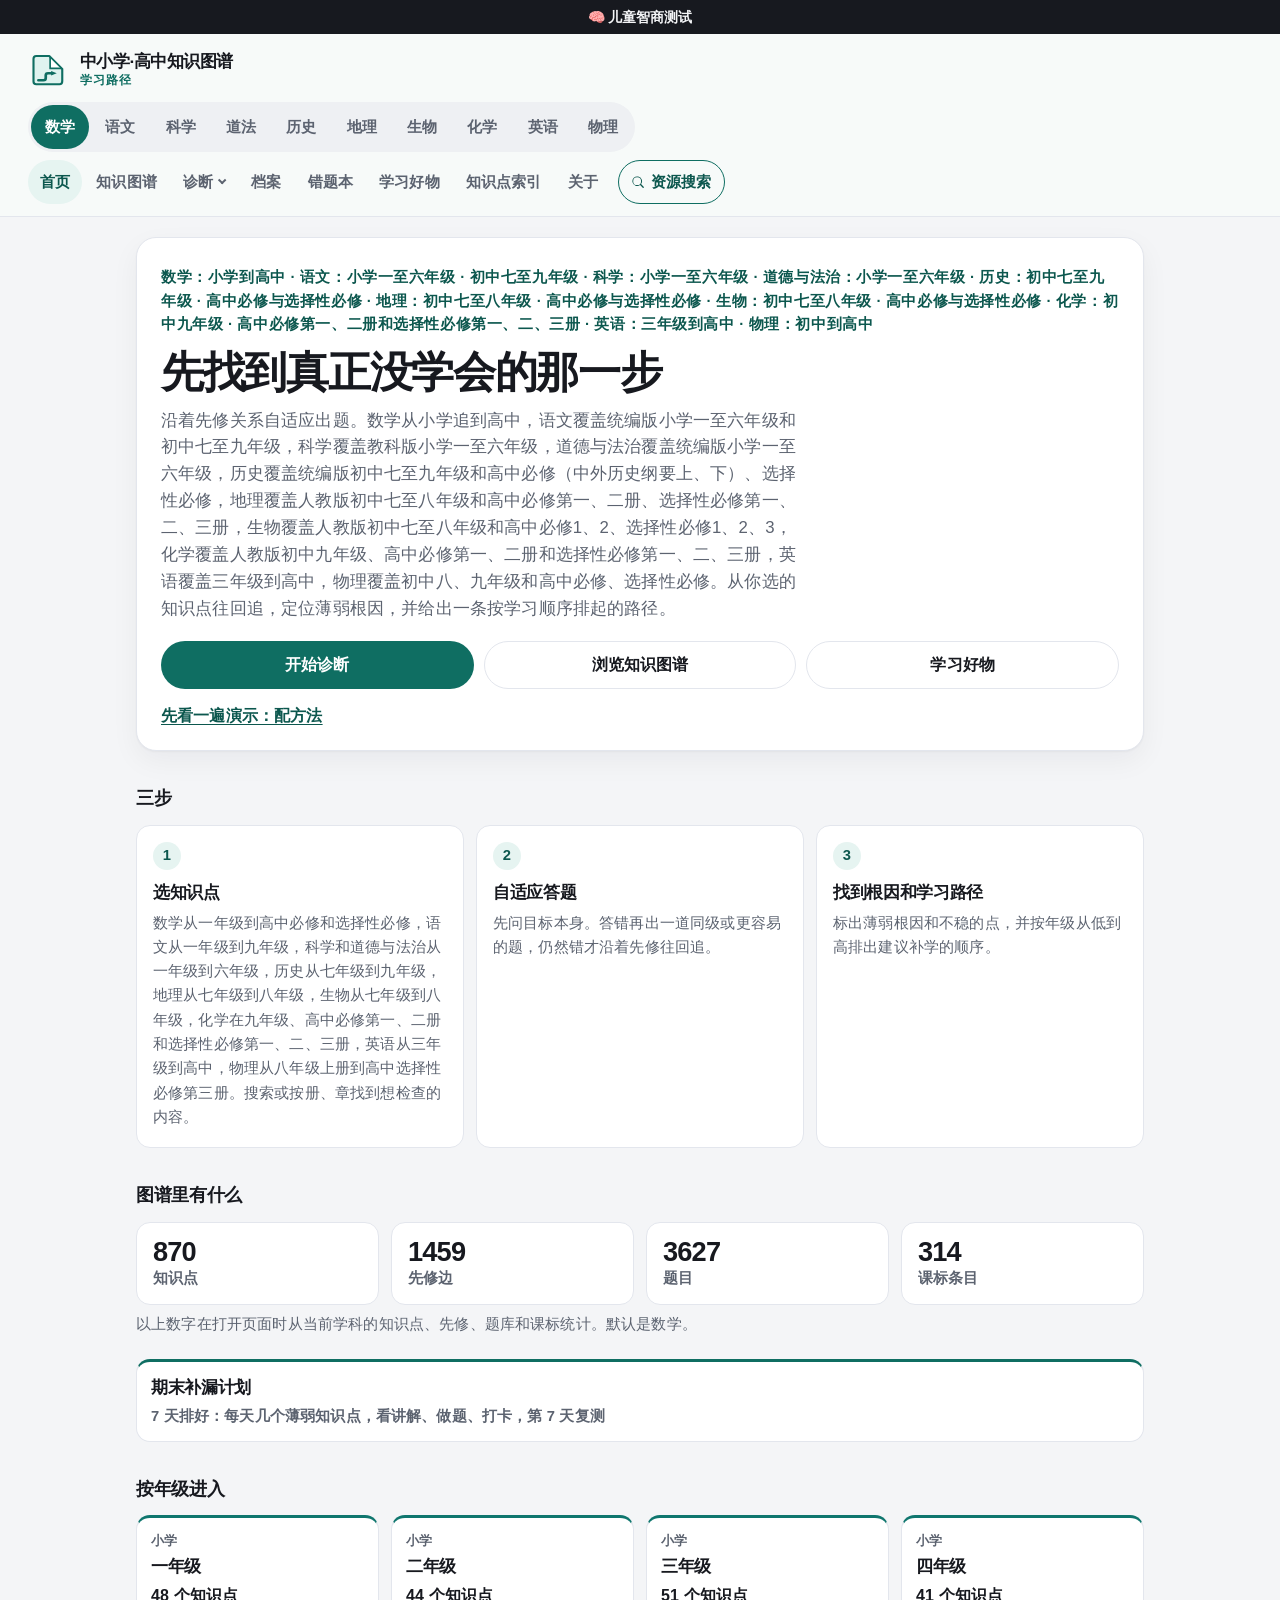
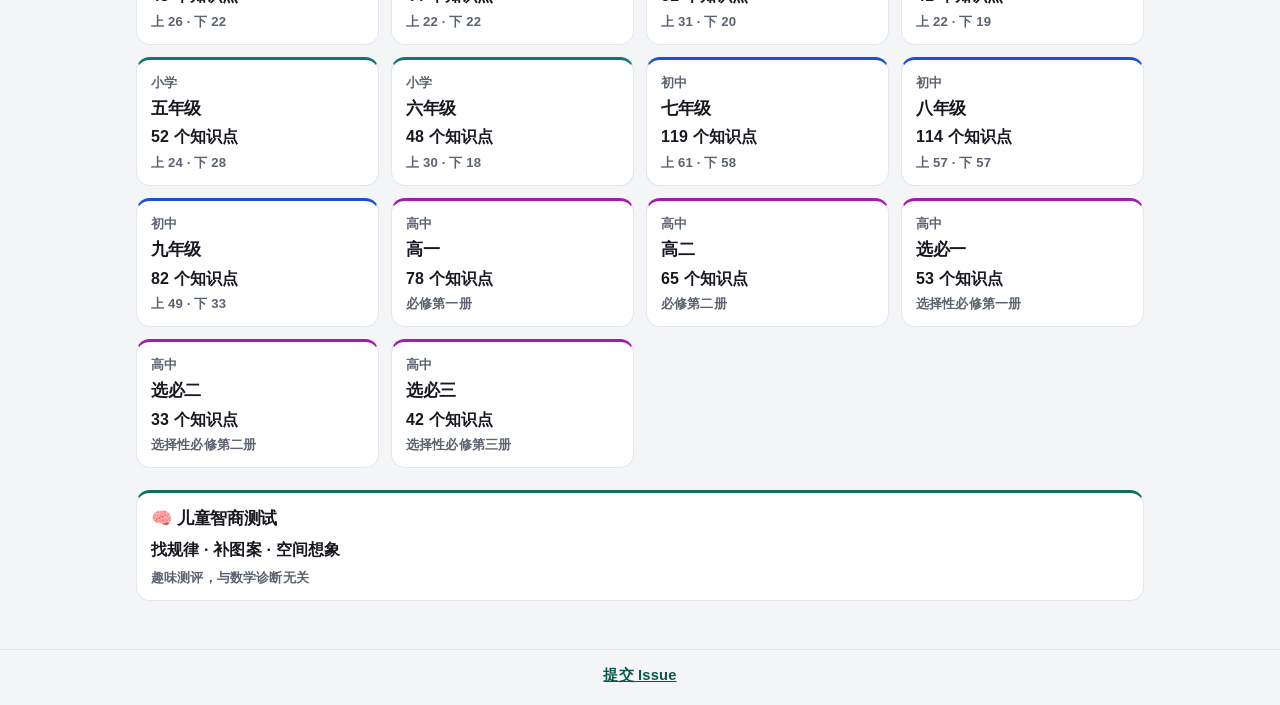
==== commit 57548f73: "合并上游 main 到 mm，冲突保留 mm 的功能。" ====
--- a/index.html
+++ b/index.html
@@ -17,7 +17,7 @@
 <meta name="twitter:description" content="孩子哪块没学扎实，3 分钟测出来：沿先修关系往回找到薄弱根因。覆盖数学、语文、英语等十个学科，小学到高中，免费自测。">
 <meta name="twitter:image" content="https://math.pansgo.com/assets/og-cover.jpg">
 
-<meta name="description" content="数学（小学到高中）、语文（小学一至六年级、初中七至九年级）、科学（小学一至六年级）、道德与法治（小学一至六年级）、历史（初中七至九年级）、地理（初中七至八年级）、生物（初中七至八年级）、化学（初中九年级、高中必修第一、二册和选择性必修第一、二、三册）、英语（三年级到高中）和物理（初中、高中）的知识图谱。沿先修关系自适应出题，从选中的知识点往回找到薄弱根因。">
+<meta name="description" content="数学（小学到高中）、语文（小学一至六年级、初中七至九年级）、科学（小学一至六年级）、道德与法治（小学一至六年级）、历史（初中七至九年级、高中必修与选择性必修）、地理（初中七至八年级、高中必修与选择性必修）、生物（初中七至八年级、高中必修与选择性必修）、化学（初中九年级、高中必修第一、二册和选择性必修第一、二、三册）、英语（三年级到高中）和物理（初中、高中）的知识图谱。沿先修关系自适应出题，从选中的知识点往回找到薄弱根因。">
 <link rel="icon" href="data:image/svg+xml,%3Csvg%20xmlns%3D%22http%3A%2F%2Fwww.w3.org%2F2000%2Fsvg%22%20viewBox%3D%220%200%2032%2032%22%3E%3Cpath%20fill%3D%22%23dff3ef%22%20stroke%3D%22%230f6e62%22%20stroke-width%3D%221.7%22%20stroke-linejoin%3D%22round%22%20d%3D%22M6.6%204.8H17L27.4%2015.2V25Q27.4%2027.4%2025.2%2027.4H6.6Q4.4%2027.4%204.4%2025.2V7Q4.4%204.8%206.6%204.8Z%22%2F%3E%3Cpath%20fill%3D%22%23ffffff%22%20d%3D%22M17.7%206.3%2026.1%2014.7H17.7Z%22%2F%3E%3Cpath%20fill%3D%22none%22%20stroke%3D%22%230f6e62%22%20stroke-width%3D%221.35%22%20stroke-linecap%3D%22round%22%20stroke-linejoin%3D%22round%22%20d%3D%22M17.7%206.3V14.7H26.1%22%2F%3E%3Cpath%20fill%3D%22none%22%20stroke%3D%22%230f6e62%22%20stroke-width%3D%222.15%22%20stroke-linecap%3D%22round%22%20stroke-linejoin%3D%22round%22%20d%3D%22M8.3%2024.2H12.4Q14.2%2024.2%2014.2%2022.4V20.2Q14.2%2018.6%2016%2018.6H18.8%22%2F%3E%3Cpath%20fill%3D%22%230f6e62%22%20d%3D%22M18.5%2016.85%2023%2018.6%2018.5%2020.35Z%22%2F%3E%3C%2Fsvg%3E">
 <script>
 (function () {
@@ -112,9 +112,9 @@
 </header>
 <main class="home">
   <section class="hero">
-    <p class="eyebrow">数学：小学到高中 · 语文：小学一至六年级 · 初中七至九年级 · 科学：小学一至六年级 · 道德与法治：小学一至六年级 · 历史：初中七至九年级 · 地理：初中七至八年级 · 生物：初中七至八年级 · 化学：初中九年级 · 高中必修第一、二册和选择性必修第一、二、三册 · 英语：三年级到高中 · 物理：初中到高中</p>
+    <p class="eyebrow">数学：小学到高中 · 语文：小学一至六年级 · 初中七至九年级 · 科学：小学一至六年级 · 道德与法治：小学一至六年级 · 历史：初中七至九年级 · 高中必修与选择性必修 · 地理：初中七至八年级 · 高中必修与选择性必修 · 生物：初中七至八年级 · 高中必修与选择性必修 · 化学：初中九年级 · 高中必修第一、二册和选择性必修第一、二、三册 · 英语：三年级到高中 · 物理：初中到高中</p>
     <h1>先找到真正没学会的那一步</h1>
-    <p class="lede">沿着先修关系自适应出题。数学从小学追到高中，语文覆盖统编版小学一至六年级和初中七至九年级，科学覆盖教科版小学一至六年级，道德与法治覆盖统编版小学一至六年级，历史覆盖统编版初中七至九年级，地理覆盖人教版初中七至八年级，生物覆盖人教版初中七至八年级，化学覆盖人教版初中九年级、高中必修第一、二册和选择性必修第一、二、三册，英语覆盖三年级到高中，物理覆盖初中八、九年级和高中必修、选择性必修。从你选的知识点往回追，定位薄弱根因，并给出一条按学习顺序排起的路径。</p>
+    <p class="lede">沿着先修关系自适应出题。数学从小学追到高中，语文覆盖统编版小学一至六年级和初中七至九年级，科学覆盖教科版小学一至六年级，道德与法治覆盖统编版小学一至六年级，历史覆盖统编版初中七至九年级和高中必修（中外历史纲要上、下）、选择性必修，地理覆盖人教版初中七至八年级和高中必修第一、二册、选择性必修第一、二、三册，生物覆盖人教版初中七至八年级和高中必修1、2、选择性必修1、2、3，化学覆盖人教版初中九年级、高中必修第一、二册和选择性必修第一、二、三册，英语覆盖三年级到高中，物理覆盖初中八、九年级和高中必修、选择性必修。从你选的知识点往回追，定位薄弱根因，并给出一条按学习顺序排起的路径。</p>
     <div class="hero-actions">
       <a class="btn btn-primary btn-lg" href="diagnose/">开始诊断</a>
       <a class="btn btn-lg" href="explore/">浏览知识图谱</a>
@@ -159,6 +159,11 @@
     <p class="blind-home-actions" id="blind-home-actions"></p>
   </section>
 
+  <a class="finals-card" id="finals-card" href="finals/">
+    <strong>期末补漏计划</strong>
+    <span class="finals-sub">7 天排好：每天几个薄弱知识点，看讲解、做题、打卡，第 7 天复测</span>
+  </a>
+
   <h2 class="section-title">按年级进入</h2>
   <div class="grade-grid" id="grades" aria-busy="true"></div>
   <a class="iq-card" href="https://test.pansgo.com/?from=math-home" target="_blank" rel="noopener">
--- a/assets/site.css
+++ b/assets/site.css
@@ -775,6 +775,14 @@
 a.grade-card strong, a.iq-card strong { font-size: 1.08rem; letter-spacing: -0.02em; }
 a.iq-card { margin-top: 22px; gap: 4px; max-width: 100%; border-top-color: var(--brand); }
 a.iq-card .iq-sub { font-weight: 650; overflow-wrap: anywhere; }
+a.finals-card {
+  display: flex; flex-direction: column; gap: 4px; margin-top: 22px; padding: 12px 14px;
+  background: var(--bg-elev); border: 1px solid var(--line); border-top: 3px solid var(--brand);
+  border-radius: var(--radius); text-decoration: none; color: inherit; min-width: 0;
+}
+a.finals-card:hover { border-color: var(--brand); }
+a.finals-card strong { font-size: 1.08rem; letter-spacing: -0.02em; }
+a.finals-card .finals-sub { color: var(--muted); font-size: 0.92rem; font-weight: 650; overflow-wrap: anywhere; }
 a.iq-card .iq-note { color: var(--muted); font-size: 0.82rem; font-weight: 650; overflow-wrap: anywhere; }
 .grade-stage { color: var(--muted); font-size: 0.82rem; font-weight: 650; }
 .grade-count { font-weight: 650; }
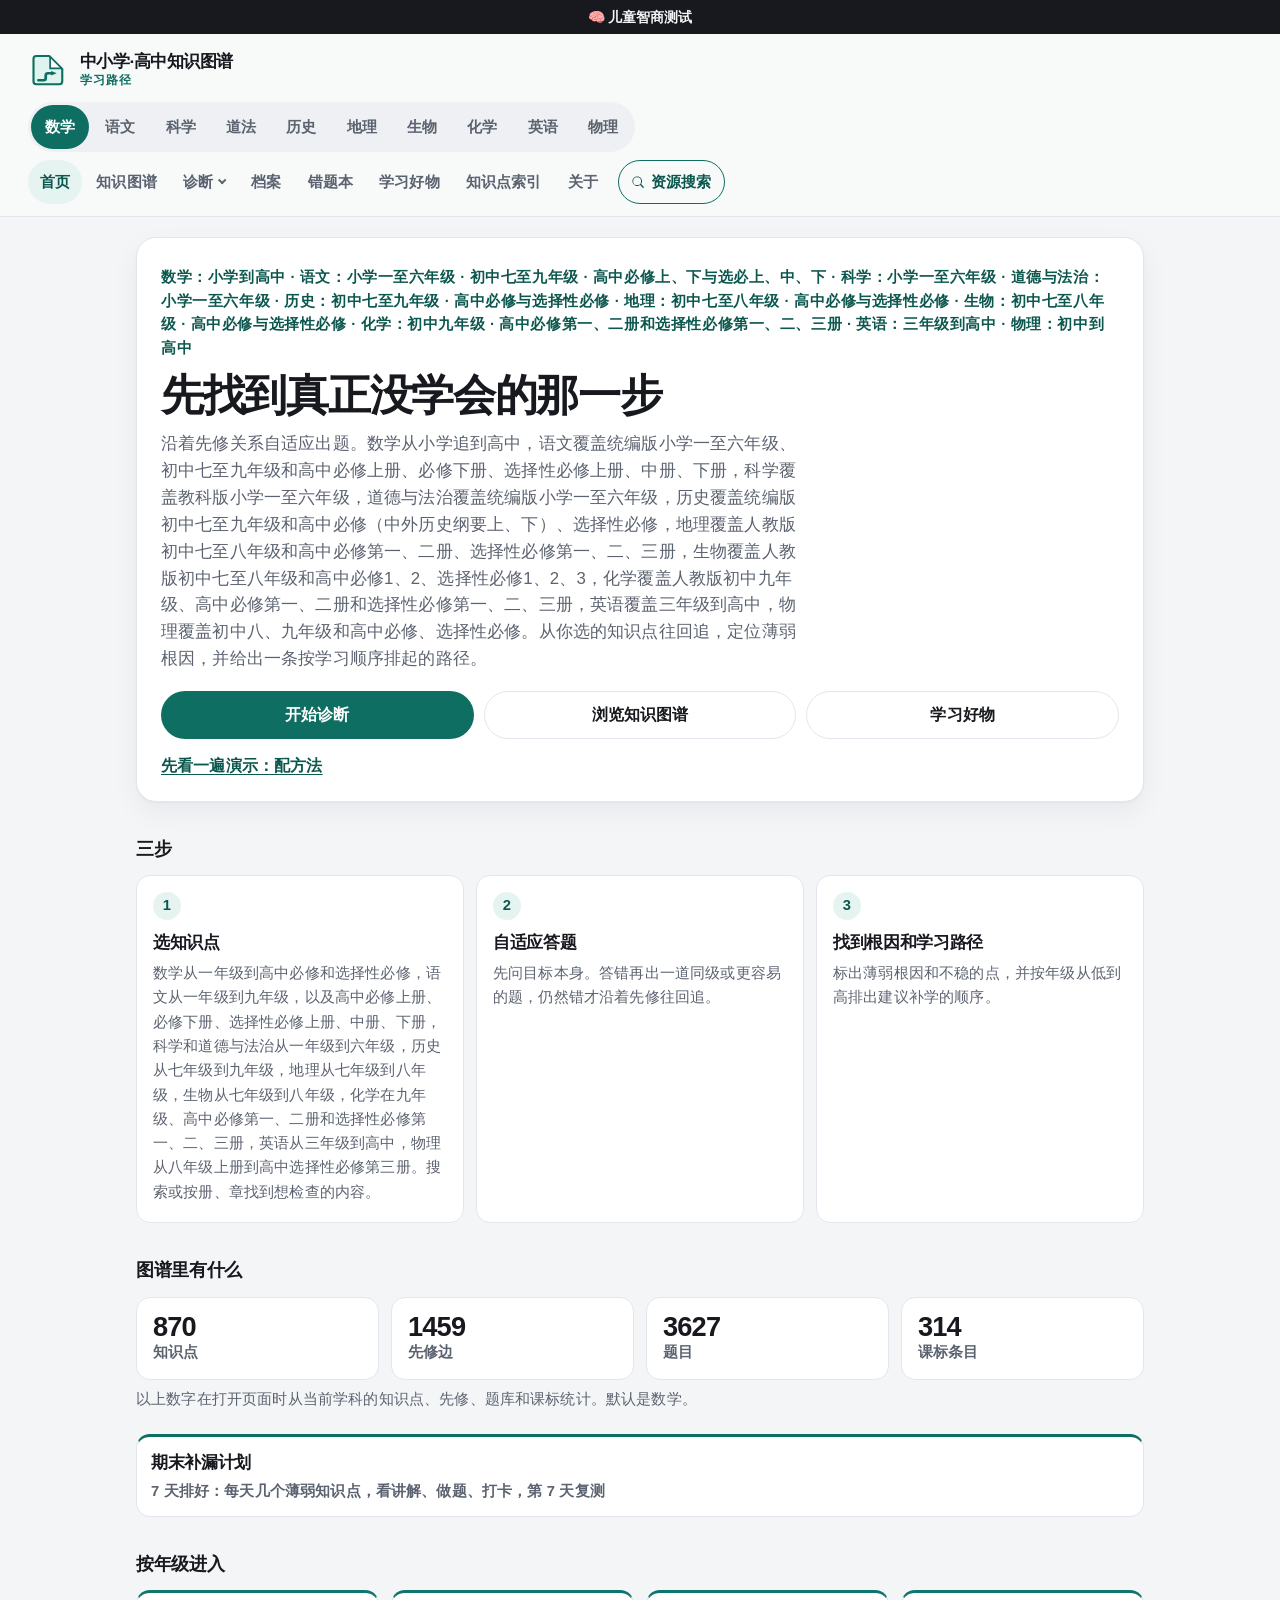
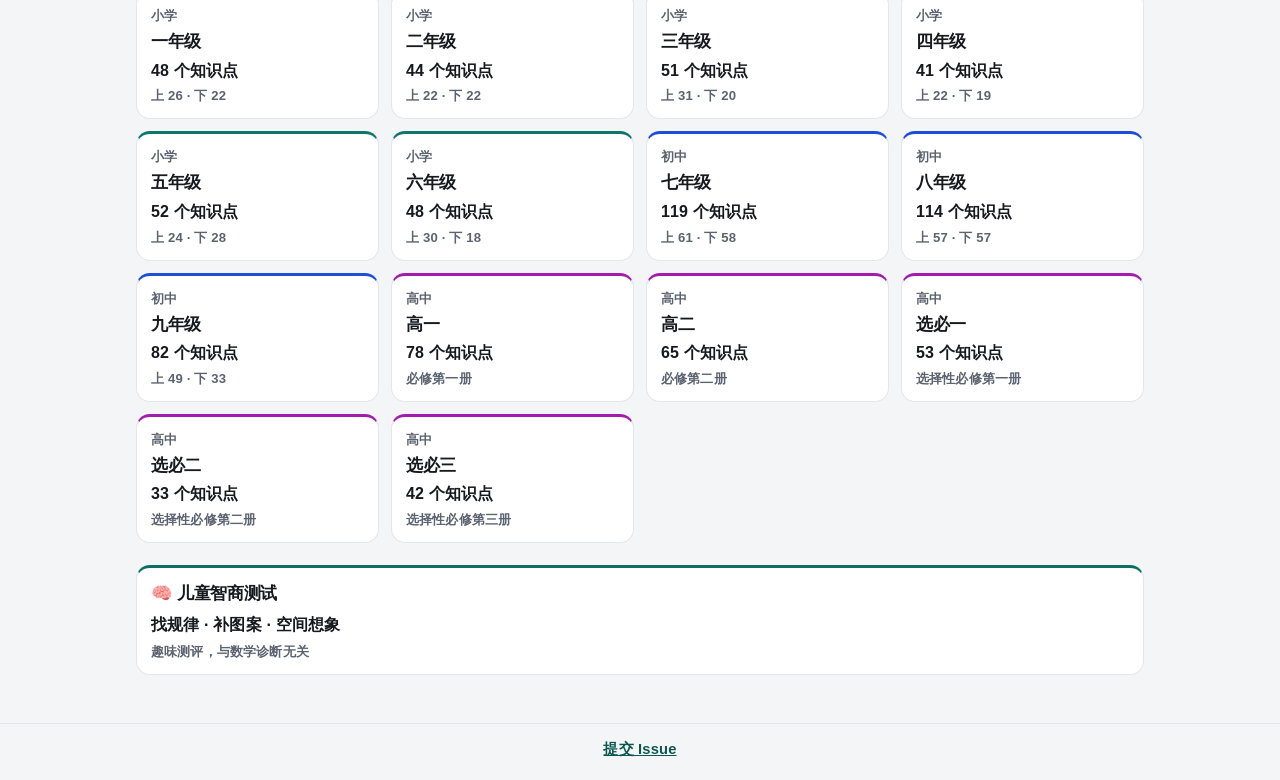
==== commit ef0b53e3: "合并上游 main 到 mm，冲突保留 mm 的功能。" ====
--- a/index.html
+++ b/index.html
@@ -17,7 +17,7 @@
 <meta name="twitter:description" content="孩子哪块没学扎实，3 分钟测出来：沿先修关系往回找到薄弱根因。覆盖数学、语文、英语等十个学科，小学到高中，免费自测。">
 <meta name="twitter:image" content="https://math.pansgo.com/assets/og-cover.jpg">
 
-<meta name="description" content="数学（小学到高中）、语文（小学一至六年级、初中七至九年级）、科学（小学一至六年级）、道德与法治（小学一至六年级）、历史（初中七至九年级、高中必修与选择性必修）、地理（初中七至八年级、高中必修与选择性必修）、生物（初中七至八年级、高中必修与选择性必修）、化学（初中九年级、高中必修第一、二册和选择性必修第一、二、三册）、英语（三年级到高中）和物理（初中、高中）的知识图谱。沿先修关系自适应出题，从选中的知识点往回找到薄弱根因。">
+<meta name="description" content="数学（小学到高中）、语文（小学一至六年级、初中七至九年级、高中必修上册、必修下册、选择性必修上册、中册、下册）、科学（小学一至六年级）、道德与法治（小学一至六年级）、历史（初中七至九年级、高中必修与选择性必修）、地理（初中七至八年级、高中必修与选择性必修）、生物（初中七至八年级、高中必修与选择性必修）、化学（初中九年级、高中必修第一、二册和选择性必修第一、二、三册）、英语（三年级到高中）和物理（初中、高中）的知识图谱。沿先修关系自适应出题，从选中的知识点往回找到薄弱根因。">
 <link rel="icon" href="data:image/svg+xml,%3Csvg%20xmlns%3D%22http%3A%2F%2Fwww.w3.org%2F2000%2Fsvg%22%20viewBox%3D%220%200%2032%2032%22%3E%3Cpath%20fill%3D%22%23dff3ef%22%20stroke%3D%22%230f6e62%22%20stroke-width%3D%221.7%22%20stroke-linejoin%3D%22round%22%20d%3D%22M6.6%204.8H17L27.4%2015.2V25Q27.4%2027.4%2025.2%2027.4H6.6Q4.4%2027.4%204.4%2025.2V7Q4.4%204.8%206.6%204.8Z%22%2F%3E%3Cpath%20fill%3D%22%23ffffff%22%20d%3D%22M17.7%206.3%2026.1%2014.7H17.7Z%22%2F%3E%3Cpath%20fill%3D%22none%22%20stroke%3D%22%230f6e62%22%20stroke-width%3D%221.35%22%20stroke-linecap%3D%22round%22%20stroke-linejoin%3D%22round%22%20d%3D%22M17.7%206.3V14.7H26.1%22%2F%3E%3Cpath%20fill%3D%22none%22%20stroke%3D%22%230f6e62%22%20stroke-width%3D%222.15%22%20stroke-linecap%3D%22round%22%20stroke-linejoin%3D%22round%22%20d%3D%22M8.3%2024.2H12.4Q14.2%2024.2%2014.2%2022.4V20.2Q14.2%2018.6%2016%2018.6H18.8%22%2F%3E%3Cpath%20fill%3D%22%230f6e62%22%20d%3D%22M18.5%2016.85%2023%2018.6%2018.5%2020.35Z%22%2F%3E%3C%2Fsvg%3E">
 <script>
 (function () {
@@ -112,9 +112,9 @@
 </header>
 <main class="home">
   <section class="hero">
-    <p class="eyebrow">数学：小学到高中 · 语文：小学一至六年级 · 初中七至九年级 · 科学：小学一至六年级 · 道德与法治：小学一至六年级 · 历史：初中七至九年级 · 高中必修与选择性必修 · 地理：初中七至八年级 · 高中必修与选择性必修 · 生物：初中七至八年级 · 高中必修与选择性必修 · 化学：初中九年级 · 高中必修第一、二册和选择性必修第一、二、三册 · 英语：三年级到高中 · 物理：初中到高中</p>
+    <p class="eyebrow">数学：小学到高中 · 语文：小学一至六年级 · 初中七至九年级 · 高中必修上、下与选必上、中、下 · 科学：小学一至六年级 · 道德与法治：小学一至六年级 · 历史：初中七至九年级 · 高中必修与选择性必修 · 地理：初中七至八年级 · 高中必修与选择性必修 · 生物：初中七至八年级 · 高中必修与选择性必修 · 化学：初中九年级 · 高中必修第一、二册和选择性必修第一、二、三册 · 英语：三年级到高中 · 物理：初中到高中</p>
     <h1>先找到真正没学会的那一步</h1>
-    <p class="lede">沿着先修关系自适应出题。数学从小学追到高中，语文覆盖统编版小学一至六年级和初中七至九年级，科学覆盖教科版小学一至六年级，道德与法治覆盖统编版小学一至六年级，历史覆盖统编版初中七至九年级和高中必修（中外历史纲要上、下）、选择性必修，地理覆盖人教版初中七至八年级和高中必修第一、二册、选择性必修第一、二、三册，生物覆盖人教版初中七至八年级和高中必修1、2、选择性必修1、2、3，化学覆盖人教版初中九年级、高中必修第一、二册和选择性必修第一、二、三册，英语覆盖三年级到高中，物理覆盖初中八、九年级和高中必修、选择性必修。从你选的知识点往回追，定位薄弱根因，并给出一条按学习顺序排起的路径。</p>
+    <p class="lede">沿着先修关系自适应出题。数学从小学追到高中，语文覆盖统编版小学一至六年级、初中七至九年级和高中必修上册、必修下册、选择性必修上册、中册、下册，科学覆盖教科版小学一至六年级，道德与法治覆盖统编版小学一至六年级，历史覆盖统编版初中七至九年级和高中必修（中外历史纲要上、下）、选择性必修，地理覆盖人教版初中七至八年级和高中必修第一、二册、选择性必修第一、二、三册，生物覆盖人教版初中七至八年级和高中必修1、2、选择性必修1、2、3，化学覆盖人教版初中九年级、高中必修第一、二册和选择性必修第一、二、三册，英语覆盖三年级到高中，物理覆盖初中八、九年级和高中必修、选择性必修。从你选的知识点往回追，定位薄弱根因，并给出一条按学习顺序排起的路径。</p>
     <div class="hero-actions">
       <a class="btn btn-primary btn-lg" href="diagnose/">开始诊断</a>
       <a class="btn btn-lg" href="explore/">浏览知识图谱</a>
@@ -128,7 +128,7 @@
     <li>
       <span class="step-no">1</span>
       <h3>选知识点</h3>
-      <p>数学从一年级到高中必修和选择性必修，语文从一年级到九年级，科学和道德与法治从一年级到六年级，历史从七年级到九年级，地理从七年级到八年级，生物从七年级到八年级，化学在九年级、高中必修第一、二册和选择性必修第一、二、三册，英语从三年级到高中，物理从八年级上册到高中选择性必修第三册。搜索或按册、章找到想检查的内容。</p>
+      <p>数学从一年级到高中必修和选择性必修，语文从一年级到九年级，以及高中必修上册、必修下册、选择性必修上册、中册、下册，科学和道德与法治从一年级到六年级，历史从七年级到九年级，地理从七年级到八年级，生物从七年级到八年级，化学在九年级、高中必修第一、二册和选择性必修第一、二、三册，英语从三年级到高中，物理从八年级上册到高中选择性必修第三册。搜索或按册、章找到想检查的内容。</p>
     </li>
     <li>
       <span class="step-no">2</span>
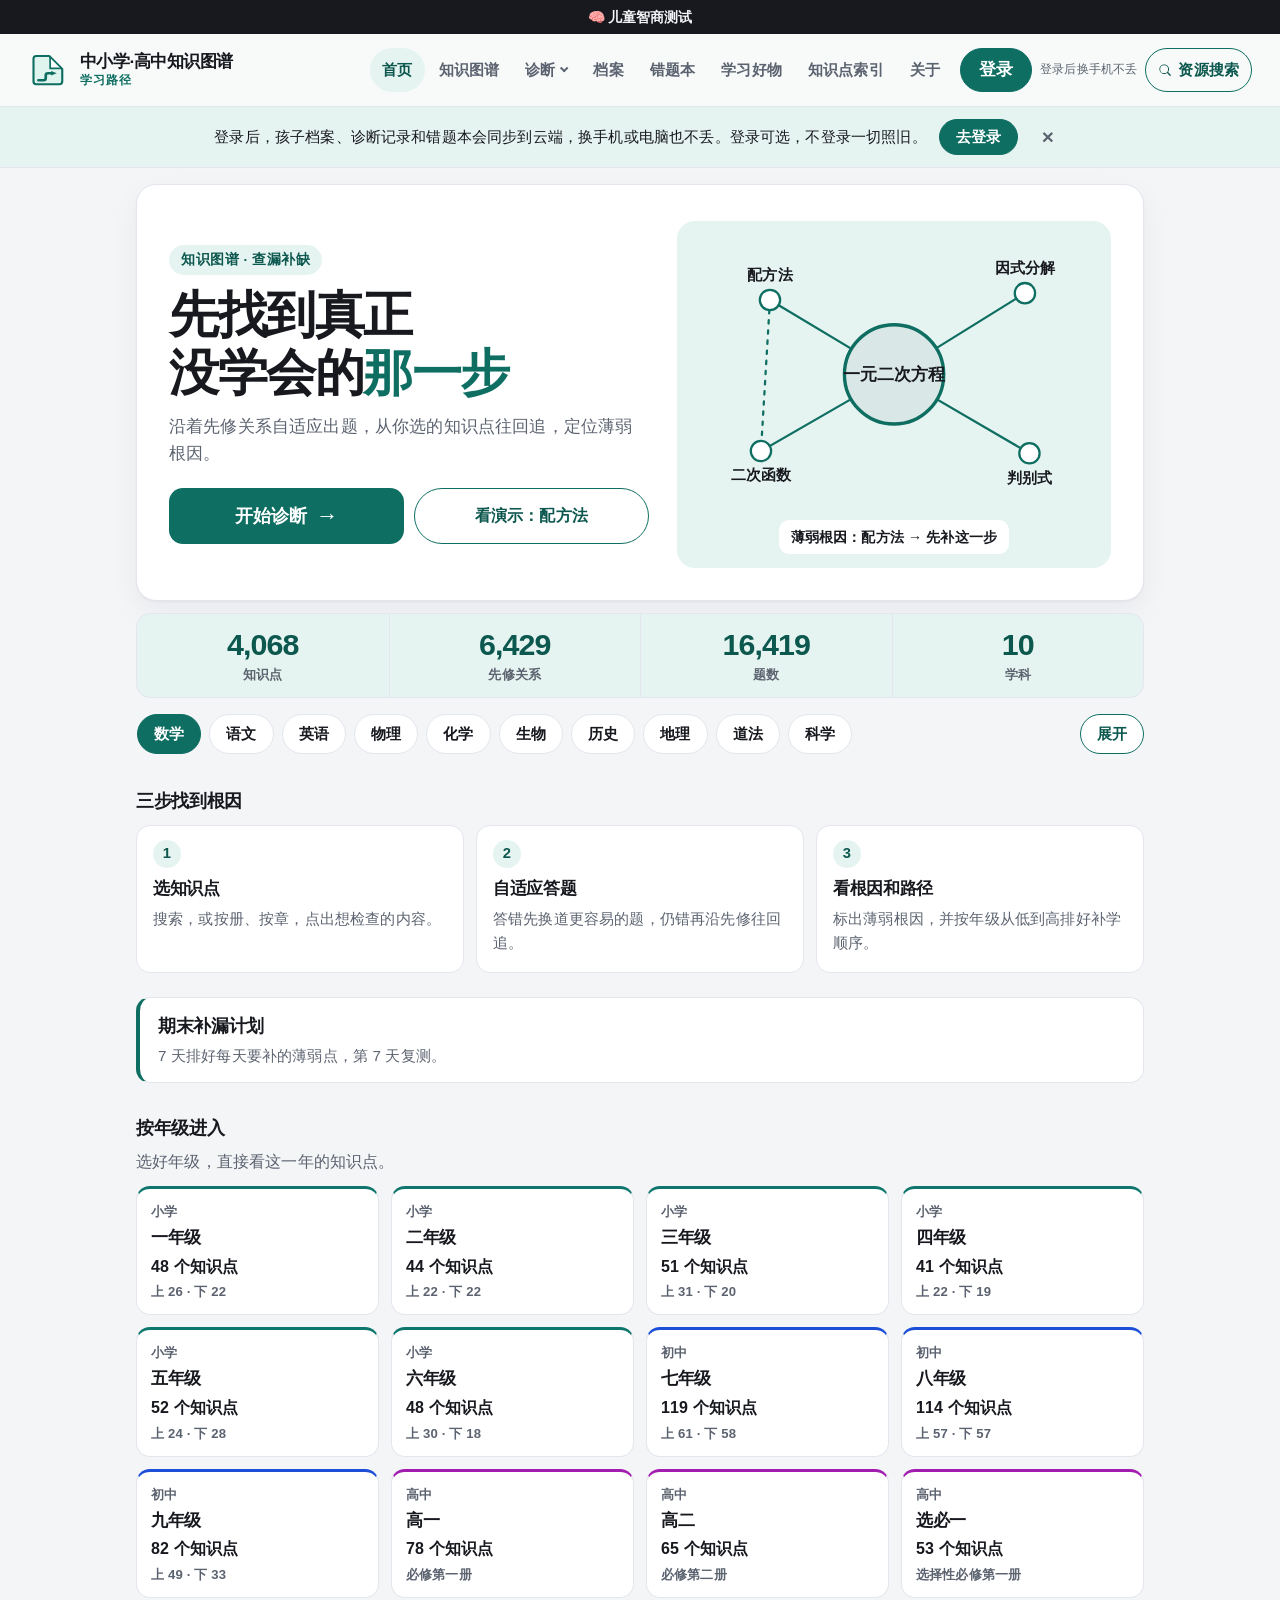
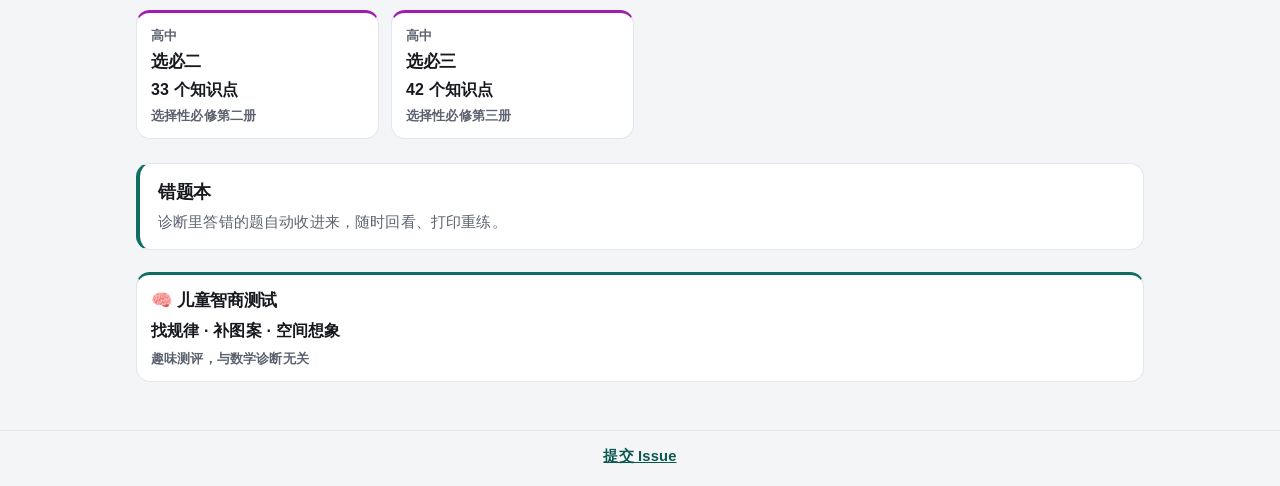
==== commit f9729e98: "合并上游 main 到 mm，冲突保留 mm 的功能。" ====
--- a/index.html
+++ b/index.html
@@ -110,47 +110,71 @@
     </div>
   </nav>
 </header>
+<div class="cnm-nudge-slot no-print" data-nudge="home"></div>
 <main class="home">
   <section class="hero">
-    <p class="eyebrow">数学：小学到高中 · 语文：小学一至六年级 · 初中七至九年级 · 高中必修上、下与选必上、中、下 · 科学：小学一至六年级 · 道德与法治：小学一至六年级 · 历史：初中七至九年级 · 高中必修与选择性必修 · 地理：初中七至八年级 · 高中必修与选择性必修 · 生物：初中七至八年级 · 高中必修与选择性必修 · 化学：初中九年级 · 高中必修第一、二册和选择性必修第一、二、三册 · 英语：三年级到高中 · 物理：初中到高中</p>
-    <h1>先找到真正没学会的那一步</h1>
-    <p class="lede">沿着先修关系自适应出题。数学从小学追到高中，语文覆盖统编版小学一至六年级、初中七至九年级和高中必修上册、必修下册、选择性必修上册、中册、下册，科学覆盖教科版小学一至六年级，道德与法治覆盖统编版小学一至六年级，历史覆盖统编版初中七至九年级和高中必修（中外历史纲要上、下）、选择性必修，地理覆盖人教版初中七至八年级和高中必修第一、二册、选择性必修第一、二、三册，生物覆盖人教版初中七至八年级和高中必修1、2、选择性必修1、2、3，化学覆盖人教版初中九年级、高中必修第一、二册和选择性必修第一、二、三册，英语覆盖三年级到高中，物理覆盖初中八、九年级和高中必修、选择性必修。从你选的知识点往回追，定位薄弱根因，并给出一条按学习顺序排起的路径。</p>
-    <div class="hero-actions">
-      <a class="btn btn-primary btn-lg" href="diagnose/">开始诊断</a>
-      <a class="btn btn-lg" href="explore/">浏览知识图谱</a>
-      <a class="btn btn-lg" href="goods/">学习好物</a>
-    </div>
-    <p class="quiet-link"><a href="diagnose/?target=cnm_221&amp;demo=1">先看一遍演示：配方法</a></p>
+    <div class="hero-copy">
+      <p class="eyebrow">知识图谱 · 查漏补缺</p>
+      <h1>先找到真正<br>没学会的<em>那一步</em></h1>
+      <p class="lede">沿着先修关系自适应出题，从你选的知识点往回追，定位薄弱根因。</p>
+      <div class="hero-actions">
+        <a class="btn btn-primary btn-lg btn-hero" id="hero-start" href="diagnose/">开始诊断<span class="btn-arrow" aria-hidden="true">→</span></a>
+        <a class="btn btn-lg btn-ghost" id="hero-demo" href="diagnose/?target=cnm_221&amp;demo=1">看演示：配方法</a>
+      </div>
+    </div>
+    <a class="hero-art" href="diagnose/?target=cnm_221&amp;demo=1" tabindex="-1" aria-hidden="true">
+      <svg viewBox="0 0 360 240" focusable="false">
+        <g class="art-edges" fill="none" stroke="currentColor" stroke-width="2" stroke-linecap="round">
+          <path d="M180 120 L70 54"/><path d="M180 120 L296 48"/><path d="M180 120 L62 188"/><path d="M180 120 L300 190"/><path d="M70 54 L62 188" stroke-dasharray="3 6"/>
+        </g>
+        <g class="art-nodes">
+          <circle cx="180" cy="120" r="44"/><circle cx="70" cy="54" r="9"/><circle cx="296" cy="48" r="9"/><circle cx="62" cy="188" r="9"/><circle cx="300" cy="190" r="9"/>
+        </g>
+        <g class="art-text" text-anchor="middle" font-weight="700">
+          <text x="180" y="125" font-size="15">一元二次方程</text>
+          <text x="70" y="36" font-size="13">配方法</text><text x="296" y="30" font-size="13">因式分解</text>
+          <text x="62" y="214" font-size="13">二次函数</text><text x="300" y="216" font-size="13">判别式</text>
+        </g>
+      </svg>
+      <span class="art-tip">薄弱根因：配方法 → 先补这一步</span>
+    </a>
   </section>
 
-  <h2 class="section-title">三步</h2>
-  <ol class="steps">
-    <li>
-      <span class="step-no">1</span>
-      <h3>选知识点</h3>
-      <p>数学从一年级到高中必修和选择性必修，语文从一年级到九年级，以及高中必修上册、必修下册、选择性必修上册、中册、下册，科学和道德与法治从一年级到六年级，历史从七年级到九年级，地理从七年级到八年级，生物从七年级到八年级，化学在九年级、高中必修第一、二册和选择性必修第一、二、三册，英语从三年级到高中，物理从八年级上册到高中选择性必修第三册。搜索或按册、章找到想检查的内容。</p>
-    </li>
-    <li>
-      <span class="step-no">2</span>
-      <h3>自适应答题</h3>
-      <p>先问目标本身。答错再出一道同级或更容易的题，仍然错才沿着先修往回追。</p>
-    </li>
-    <li>
-      <span class="step-no">3</span>
-      <h3>找到根因和学习路径</h3>
-      <p>标出薄弱根因和不稳的点，并按年级从低到高排出建议补学的顺序。</p>
-    </li>
-  </ol>
-
-  <h2 class="section-title">图谱里有什么</h2>
-  <div class="stat-grid" id="stats">
-    <div class="stat-card"><div class="stat-num" id="n-topics">…</div><div class="stat-label">知识点</div></div>
-    <div class="stat-card"><div class="stat-num" id="n-edges">…</div><div class="stat-label">先修边</div></div>
-    <div class="stat-card"><div class="stat-num" id="n-questions">…</div><div class="stat-label">题目</div></div>
-    <div class="stat-card"><div class="stat-num" id="n-standards">…</div><div class="stat-label">课标条目</div></div>
+  <div class="stat-strip" id="stats" role="group" aria-label="图谱规模">
+    <div class="stat-cell"><span class="stat-num" id="n-topics">…</span><span class="stat-label">知识点</span></div>
+    <div class="stat-cell"><span class="stat-num" id="n-edges">…</span><span class="stat-label">先修关系</span></div>
+    <div class="stat-cell"><span class="stat-num" id="n-questions">…</span><span class="stat-label">题数</span></div>
+    <div class="stat-cell"><span class="stat-num" id="n-subjects">…</span><span class="stat-label">学科</span></div>
   </div>
-  <p class="stat-note">以上数字在打开页面时从当前学科的知识点、先修、题库和课标统计。默认是数学。</p>
   <div id="load-error" class="load-error" hidden></div>
+
+  <nav class="subject-pills" aria-label="选择学科">
+    <div class="pill-row" id="pill-row">
+      <a class="pill on" data-subject="math" href="./" aria-current="true">数学</a>
+      <a class="pill" data-subject="chinese" href="./?subject=chinese">语文</a>
+      <a class="pill" data-subject="english" href="./?subject=english">英语</a>
+      <a class="pill" data-subject="physics" href="./?subject=physics">物理</a>
+      <a class="pill" data-subject="chemistry" href="./?subject=chemistry">化学</a>
+      <a class="pill" data-subject="biology" href="./?subject=biology">生物</a>
+      <a class="pill" data-subject="history" href="./?subject=history">历史</a>
+      <a class="pill" data-subject="geography" href="./?subject=geography">地理</a>
+      <a class="pill" data-subject="morality" href="./?subject=morality">道法</a>
+      <a class="pill" data-subject="science" href="./?subject=science">科学</a>
+    </div>
+    <button class="pill-more" id="pill-more" type="button" aria-expanded="false" aria-controls="subject-more">展开</button>
+  </nav>
+  <ul class="subject-more" id="subject-more" hidden>
+    <li><strong>数学</strong><span>小学一至六年级 · 初中七至九年级 · 高中必修与选择性必修</span></li>
+    <li><strong>语文</strong><span>统编版：小学一至六年级 · 初中七至九年级 · 高中必修上、下与选必上、中、下</span></li>
+    <li><strong>英语</strong><span>三年级到高中</span></li>
+    <li><strong>物理</strong><span>初中八、九年级 · 高中必修与选择性必修</span></li>
+    <li><strong>化学</strong><span>人教版：初中九年级 · 高中必修第一、二册和选择性必修第一、二、三册</span></li>
+    <li><strong>生物</strong><span>人教版：初中七至八年级 · 高中必修1、2和选择性必修1、2、3</span></li>
+    <li><strong>历史</strong><span>统编版：初中七至九年级 · 高中必修（中外历史纲要上、下）与选择性必修</span></li>
+    <li><strong>地理</strong><span>人教版：初中七至八年级 · 高中必修第一、二册和选择性必修第一、二、三册</span></li>
+    <li><strong>道法</strong><span id="cover-morality">统编版：小学与初中 · 只列出已录入册次</span></li>
+    <li><strong>科学</strong><span>教科版：小学一至六年级</span></li>
+  </ul>
 
   <section class="blind-home" id="blind-home" hidden>
     <h2 class="section-title">本机盲区</h2>
@@ -159,13 +183,39 @@
     <p class="blind-home-actions" id="blind-home-actions"></p>
   </section>
 
-  <a class="finals-card" id="finals-card" href="finals/">
+  <h2 class="section-title">三步找到根因</h2>
+  <ol class="steps">
+    <li>
+      <span class="step-no">1</span>
+      <h3>选知识点</h3>
+      <p>搜索，或按册、按章，点出想检查的内容。</p>
+    </li>
+    <li>
+      <span class="step-no">2</span>
+      <h3>自适应答题</h3>
+      <p>答错先换道更容易的题，仍错再沿先修往回追。</p>
+    </li>
+    <li>
+      <span class="step-no">3</span>
+      <h3>看根因和路径</h3>
+      <p>标出薄弱根因，并按年级从低到高排好补学顺序。</p>
+    </li>
+  </ol>
+
+  <a class="entry-card finals-card" id="finals-card" href="finals/">
     <strong>期末补漏计划</strong>
-    <span class="finals-sub">7 天排好：每天几个薄弱知识点，看讲解、做题、打卡，第 7 天复测</span>
+    <span class="entry-sub">7 天排好每天要补的薄弱点，第 7 天复测。</span>
   </a>
 
   <h2 class="section-title">按年级进入</h2>
+  <p class="section-sub">选好年级，直接看这一年的知识点。</p>
   <div class="grade-grid" id="grades" aria-busy="true"></div>
+
+  <a class="entry-card wrong-card" id="wrong-card" href="wrongbook/">
+    <strong>错题本</strong>
+    <span class="entry-sub">诊断里答错的题自动收进来，随时回看、打印重练。</span>
+  </a>
+
   <a class="iq-card" href="https://test.pansgo.com/?from=math-home" target="_blank" rel="noopener">
     <strong>🧠 儿童智商测试</strong>
     <span class="iq-sub">找规律 · 补图案 · 空间想象</span>
@@ -179,6 +229,8 @@
 <script src="assets/children.js"></script>
 <script src="assets/blindspots.js"></script>
 <script src="assets/home.js"></script>
+<script src="assets/account.js"></script>
+<script src="assets/sync.js"></script>
 <script src="assets/stats-config.js"></script>
 <script src="assets/stats.js"></script>
 <script src="assets/pwa.js"></script>
--- a/assets/site.css
+++ b/assets/site.css
@@ -684,7 +684,8 @@
 .badge.soft { background: var(--soft-bg); color: var(--soft-fg); }
 
 /* 首页 */
-.home { width: min(1040px, 100%); margin: 0 auto; padding: 20px 16px 48px; }
+.home { width: min(1040px, 100%); margin: 0 auto; padding: 16px 16px 48px; }
+.page-home .subject-switch { display: none; }
 .hero {
   background: var(--bg-elev);
   border: 1px solid var(--line);
@@ -692,13 +693,6 @@
   padding: 28px 24px 22px;
   box-shadow: var(--shadow);
 }
-.eyebrow {
-  margin: 0 0 10px;
-  color: var(--brand-strong);
-  font-weight: 700;
-  font-size: 0.92rem;
-  letter-spacing: 0.04em;
-}
 .hero h1 {
   margin: 0 0 10px;
   font-size: clamp(1.85rem, 4.4vw, 2.7rem);
@@ -707,12 +701,87 @@
   font-weight: 750;
 }
 .lede { margin: 0 0 18px; font-size: 1.05rem; max-width: 38em; color: var(--muted); }
-.hero-actions { display: flex; flex-wrap: wrap; gap: 10px; }
-.hero-actions .btn { flex: 1 1 180px; }
 .quiet-link { margin: 14px 0 0; }
 .quiet-link a { color: var(--brand-strong); font-weight: 650; text-underline-offset: 3px; }
-
-.section-title { margin: 32px 0 12px; font-size: 1.15rem; letter-spacing: -0.02em; }
+.page-home .hero {
+  display: grid;
+  grid-template-columns: minmax(0, 1fr);
+  gap: 20px;
+  align-items: center;
+  padding: 26px 18px 22px;
+}
+.eyebrow {
+  display: inline-block;
+  margin: 0 0 12px;
+  padding: 4px 12px;
+  border-radius: 999px;
+  background: var(--brand-soft);
+  color: var(--brand-strong);
+  font-weight: 700;
+  font-size: 0.85rem;
+  letter-spacing: 0.04em;
+}
+.page-home .hero h1 {
+  margin: 0 0 12px;
+  font-size: clamp(2.15rem, 10.5vw, 3.4rem);
+  line-height: 1.16;
+  font-weight: 800;
+}
+.hero h1 em { font-style: normal; color: var(--brand); }
+.page-home .lede { margin: 0 0 20px; max-width: 30em; }
+.hero-actions { display: grid; gap: 10px; max-width: 460px; }
+.btn-hero { min-height: 56px; font-size: 1.15rem; font-weight: 750; border-radius: 14px; }
+.btn-arrow { font-size: 1.2em; line-height: 1; }
+.btn-ghost { background: transparent; border-color: var(--brand); color: var(--brand-strong); }
+.btn-ghost:hover { background: var(--brand-soft); }
+.hero-art { display: none; }
+.hero-art[hidden] { display: none !important; }
+
+.stat-strip {
+  display: grid;
+  grid-template-columns: repeat(4, minmax(0, 1fr));
+  margin-top: 12px;
+  background: var(--brand-soft);
+  border: 1px solid var(--line);
+  border-radius: var(--radius);
+  overflow: hidden;
+}
+.stat-cell { display: flex; flex-direction: column; align-items: center; gap: 2px; padding: 14px 4px 12px; min-width: 0; }
+.stat-cell + .stat-cell { border-left: 1px solid var(--line); }
+.stat-num { font-size: clamp(1.15rem, 5.6vw, 1.9rem); font-weight: 800; line-height: 1.1; letter-spacing: -0.03em; color: var(--brand-strong); font-variant-numeric: tabular-nums; }
+.stat-label { color: var(--muted); font-weight: 650; font-size: 0.82rem; }
+
+.subject-pills { display: flex; align-items: center; gap: 8px; margin-top: 14px; }
+.pill-row { display: flex; flex: 1 1 auto; gap: 8px; min-width: 0; overflow-x: auto; scrollbar-width: none; padding: 2px 1px; }
+.pill-row::-webkit-scrollbar { display: none; }
+.pill, .pill-more {
+  flex: none;
+  display: inline-flex;
+  align-items: center;
+  justify-content: center;
+  min-height: 40px;
+  padding: 0 16px;
+  border: 1px solid var(--line);
+  border-radius: 999px;
+  background: var(--bg-elev);
+  color: var(--text);
+  font: inherit;
+  font-weight: 700;
+  font-size: 0.95rem;
+  text-decoration: none;
+  cursor: pointer;
+}
+.pill:hover, .pill-more:hover { border-color: var(--brand); }
+.pill.on { background: var(--brand); border-color: var(--brand); color: var(--on-brand); }
+.pill-more { color: var(--brand-strong); border-color: var(--brand); }
+.subject-more { list-style: none; margin: 10px 0 0; padding: 4px 14px; background: var(--bg-elev); border: 1px solid var(--line); border-radius: var(--radius); }
+.subject-more[hidden] { display: none; }
+.subject-more li { display: flex; flex-direction: column; gap: 2px; padding: 10px 0; }
+.subject-more li + li { border-top: 1px solid var(--line); }
+.subject-more span { color: var(--muted); font-size: 0.9rem; }
+
+.section-title { margin: 30px 0 10px; font-size: 1.15rem; letter-spacing: -0.02em; }
+.section-sub { margin: -4px 0 12px; color: var(--muted); }
 .steps {
   list-style: none;
   margin: 0;
@@ -725,7 +794,7 @@
   background: var(--bg-elev);
   border: 1px solid var(--line);
   border-radius: var(--radius);
-  padding: 16px 16px 18px;
+  padding: 14px 16px 16px;
   min-width: 0;
 }
 .step-no {
@@ -740,25 +809,20 @@
   font-weight: 750;
   font-size: 0.92rem;
 }
-.steps h3 { margin: 10px 0 4px; font-size: 1.05rem; letter-spacing: -0.02em; }
+.steps h3 { margin: 8px 0 4px; font-size: 1.05rem; letter-spacing: -0.02em; }
 .steps p { margin: 0; color: var(--muted); font-size: 0.95rem; }
 
-.stat-grid, .grade-grid {
+.grade-grid {
   display: grid;
   gap: 12px;
-}
-.stat-grid { grid-template-columns: repeat(4, minmax(0, 1fr)); }
-.grade-grid { grid-template-columns: repeat(4, minmax(0, 1fr)); }
-.stat-card, a.grade-card, a.iq-card {
+  grid-template-columns: repeat(4, minmax(0, 1fr));
+}
+a.grade-card, a.iq-card, a.entry-card {
   background: var(--bg-elev);
   border: 1px solid var(--line);
   border-radius: var(--radius);
   min-width: 0;
 }
-.stat-card { padding: 14px 16px; }
-.stat-num { font-size: 1.7rem; font-weight: 750; line-height: 1.1; letter-spacing: -0.03em; color: var(--text); }
-.stat-label { color: var(--muted); font-weight: 650; font-size: 0.92rem; }
-.stat-note { color: var(--muted); margin: 8px 0 0; font-size: 0.92rem; }
 a.grade-card, a.iq-card {
   display: flex;
   flex-direction: column;
@@ -771,19 +835,17 @@
 }
 a.grade-card.is-junior { border-top-color: var(--node-junior); }
 a.grade-card.is-senior { border-top-color: var(--node-senior); }
-a.grade-card:hover, a.iq-card:hover { border-color: var(--brand); }
+a.grade-card:hover, a.iq-card:hover, a.entry-card:hover { border-color: var(--brand); }
 a.grade-card strong, a.iq-card strong { font-size: 1.08rem; letter-spacing: -0.02em; }
 a.iq-card { margin-top: 22px; gap: 4px; max-width: 100%; border-top-color: var(--brand); }
 a.iq-card .iq-sub { font-weight: 650; overflow-wrap: anywhere; }
-a.finals-card {
-  display: flex; flex-direction: column; gap: 4px; margin-top: 22px; padding: 12px 14px;
-  background: var(--bg-elev); border: 1px solid var(--line); border-top: 3px solid var(--brand);
-  border-radius: var(--radius); text-decoration: none; color: inherit; min-width: 0;
-}
-a.finals-card:hover { border-color: var(--brand); }
-a.finals-card strong { font-size: 1.08rem; letter-spacing: -0.02em; }
-a.finals-card .finals-sub { color: var(--muted); font-size: 0.92rem; font-weight: 650; overflow-wrap: anywhere; }
 a.iq-card .iq-note { color: var(--muted); font-size: 0.82rem; font-weight: 650; overflow-wrap: anywhere; }
+a.entry-card {
+  display: flex; flex-direction: column; gap: 4px; margin-top: 24px; padding: 14px 16px 14px 18px;
+  border-left: 4px solid var(--brand); text-decoration: none; color: inherit;
+}
+a.entry-card strong { font-size: 1.1rem; letter-spacing: -0.02em; }
+a.entry-card .entry-sub { color: var(--muted); font-size: 0.95rem; overflow-wrap: anywhere; }
 .grade-stage { color: var(--muted); font-size: 0.82rem; font-weight: 650; }
 .grade-count { font-weight: 650; }
 .load-error {
@@ -797,9 +859,34 @@
   .grade-grid { grid-template-columns: 1fr 1fr; }
 }
 @media (max-width: 800px) {
+  .hero { padding: 22px 16px 18px; }
   .steps { grid-template-columns: 1fr; }
-  .stat-grid { grid-template-columns: 1fr 1fr; }
-  .hero { padding: 22px 16px 18px; }
+  .steps li { display: grid; grid-template-columns: 28px minmax(0, 1fr); column-gap: 12px; row-gap: 2px; align-items: start; }
+  .steps .step-no { grid-row: 1 / span 2; margin-top: 2px; }
+  .steps h3 { margin: 0; }
+}
+@media (min-width: 860px) {
+  .page-home .hero { grid-template-columns: minmax(0, 1.05fr) minmax(0, 0.95fr); gap: 28px; padding: 36px 32px 32px; }
+  .page-home .hero:has(.hero-art[hidden]) { grid-template-columns: minmax(0, 1fr); }
+  .page-home .hero h1 { font-size: 3.1rem; }
+  .hero-actions { grid-template-columns: 1fr 1fr; max-width: 520px; }
+  .hero-art {
+    position: relative;
+    display: flex;
+    flex-direction: column;
+    align-items: center;
+    gap: 10px;
+    padding: 18px 14px 14px;
+    border-radius: 18px;
+    background: var(--brand-soft);
+    color: var(--brand);
+    text-decoration: none;
+  }
+  .hero-art svg { width: 100%; height: auto; }
+  .hero-art .art-nodes circle { fill: var(--bg-elev); stroke: currentColor; stroke-width: 2; }
+  .hero-art .art-nodes circle:first-child { fill: var(--bg-elev); fill: color-mix(in srgb, var(--brand) 16%, var(--bg-elev)); stroke-width: 3; }
+  .hero-art .art-text { fill: var(--text); }
+  .art-tip { padding: 6px 12px; border-radius: 10px; background: var(--bg-elev); color: var(--text); font-weight: 700; font-size: 0.88rem; }
 }
 
 
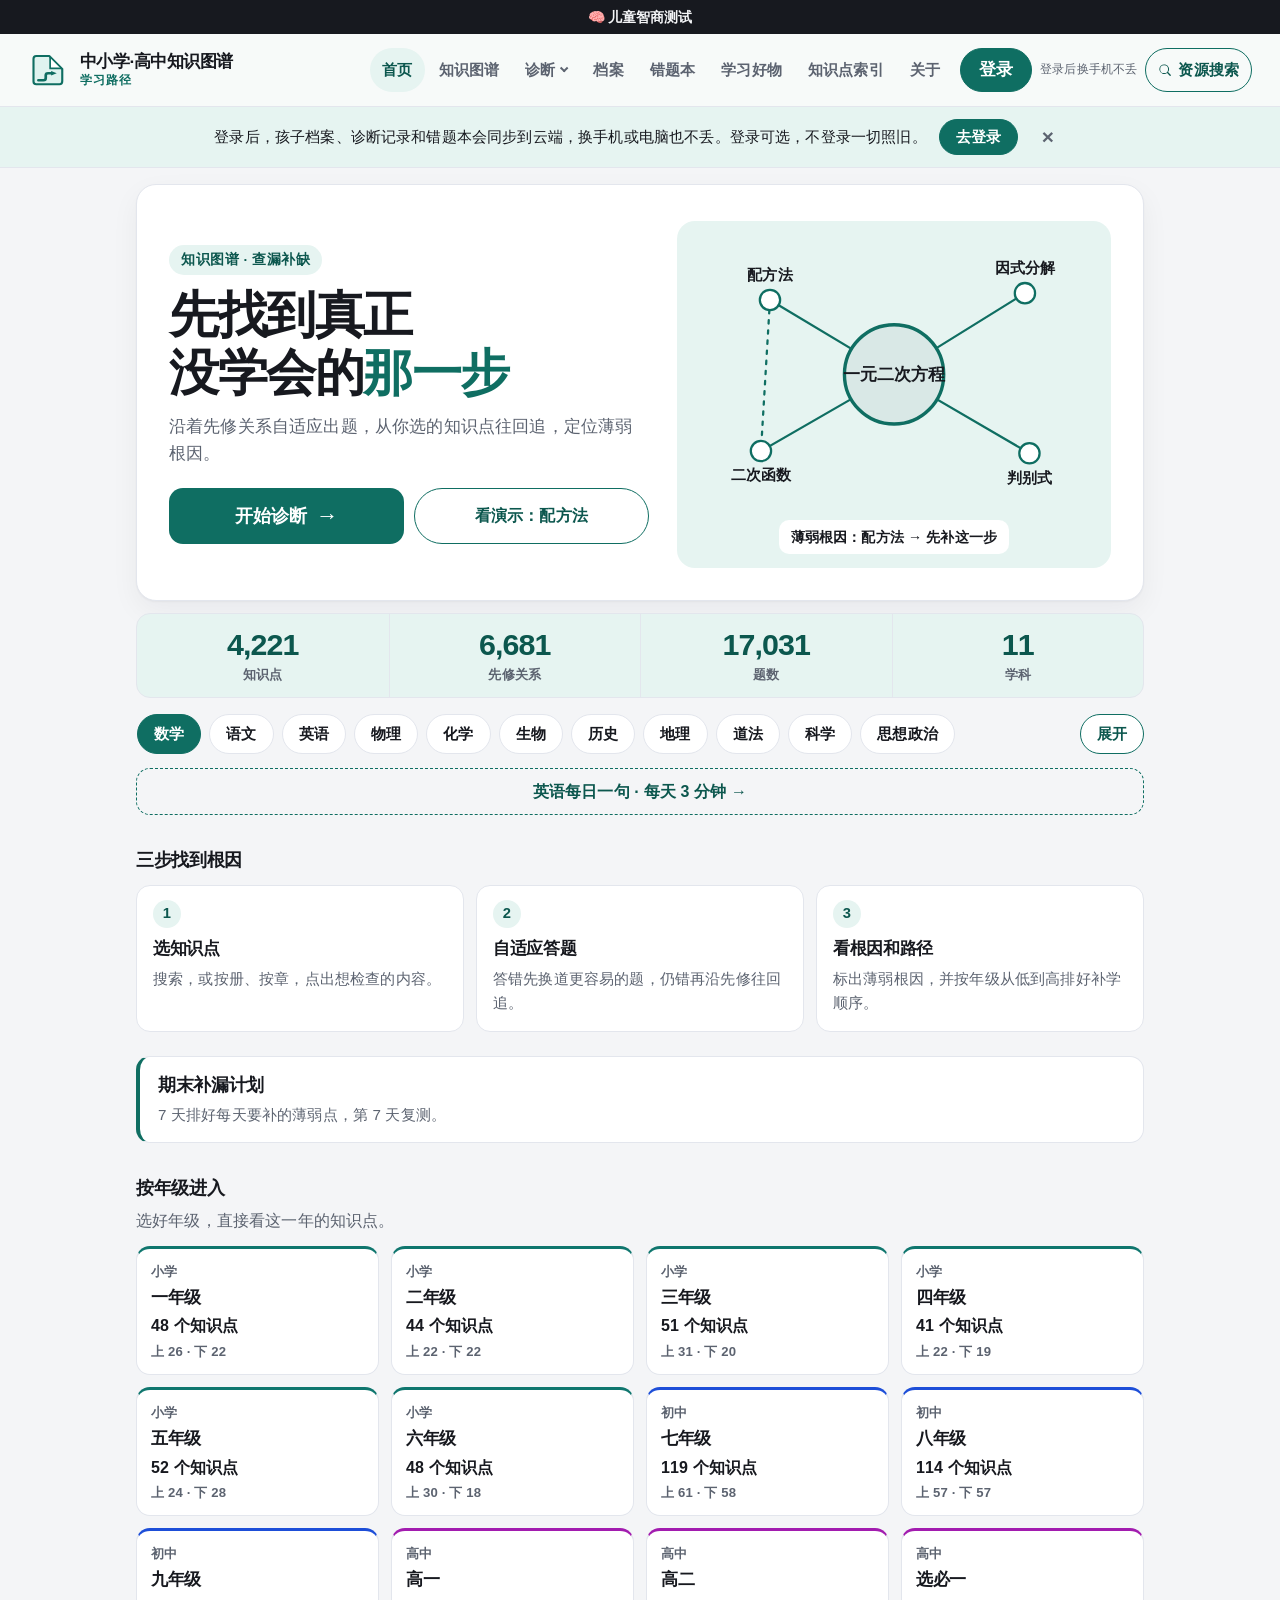
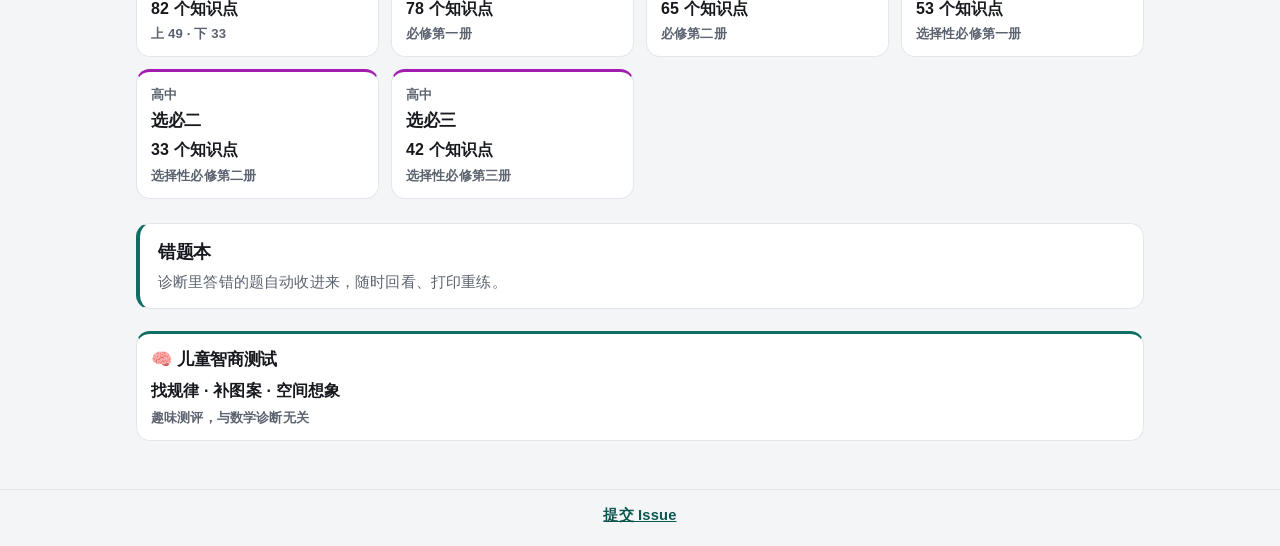
==== commit e618a9f2: "合并上游 main 到 mm，冲突保留 mm 的功能。" ====
--- a/index.html
+++ b/index.html
@@ -7,17 +7,17 @@
 <meta property="og:type" content="website">
 <meta property="og:site_name" content="中小学·高中知识图谱">
 <meta property="og:title" content="中小学·高中知识图谱">
-<meta property="og:description" content="孩子哪块没学扎实，3 分钟测出来：沿先修关系往回找到薄弱根因。覆盖数学、语文、英语等十个学科，小学到高中，免费自测。">
+<meta property="og:description" content="孩子哪块没学扎实，3 分钟测出来：沿先修关系往回找到薄弱根因。覆盖数学、语文、英语等十一个学科，小学到高中，免费自测。">
 <meta property="og:url" content="https://math.pansgo.com/">
 <meta property="og:image" content="https://math.pansgo.com/assets/og-cover.jpg">
 <meta property="og:image:width" content="1200">
 <meta property="og:image:height" content="630">
 <meta name="twitter:card" content="summary_large_image">
 <meta name="twitter:title" content="中小学·高中知识图谱">
-<meta name="twitter:description" content="孩子哪块没学扎实，3 分钟测出来：沿先修关系往回找到薄弱根因。覆盖数学、语文、英语等十个学科，小学到高中，免费自测。">
+<meta name="twitter:description" content="孩子哪块没学扎实，3 分钟测出来：沿先修关系往回找到薄弱根因。覆盖数学、语文、英语等十一个学科，小学到高中，免费自测。">
 <meta name="twitter:image" content="https://math.pansgo.com/assets/og-cover.jpg">
 
-<meta name="description" content="数学（小学到高中）、语文（小学一至六年级、初中七至九年级、高中必修上册、必修下册、选择性必修上册、中册、下册）、科学（小学一至六年级）、道德与法治（小学一至六年级）、历史（初中七至九年级、高中必修与选择性必修）、地理（初中七至八年级、高中必修与选择性必修）、生物（初中七至八年级、高中必修与选择性必修）、化学（初中九年级、高中必修第一、二册和选择性必修第一、二、三册）、英语（三年级到高中）和物理（初中、高中）的知识图谱。沿先修关系自适应出题，从选中的知识点往回找到薄弱根因。">
+<meta name="description" content="数学（小学到高中）、语文（小学一至六年级、初中七至九年级、高中必修上册、必修下册、选择性必修上册、中册、下册）、科学（小学一至六年级）、道德与法治（小学一至六年级）、历史（初中七至九年级、高中必修与选择性必修）、地理（初中七至八年级、高中必修与选择性必修）、生物（初中七至八年级、高中必修与选择性必修）、化学（初中九年级、高中必修第一、二册和选择性必修第一、二、三册）、英语（三年级到高中）、物理（初中、高中）和思想政治（仅高中，必修四册与选择性必修三册）的知识图谱。沿先修关系自适应出题，从选中的知识点往回找到薄弱根因。">
 <link rel="icon" href="data:image/svg+xml,%3Csvg%20xmlns%3D%22http%3A%2F%2Fwww.w3.org%2F2000%2Fsvg%22%20viewBox%3D%220%200%2032%2032%22%3E%3Cpath%20fill%3D%22%23dff3ef%22%20stroke%3D%22%230f6e62%22%20stroke-width%3D%221.7%22%20stroke-linejoin%3D%22round%22%20d%3D%22M6.6%204.8H17L27.4%2015.2V25Q27.4%2027.4%2025.2%2027.4H6.6Q4.4%2027.4%204.4%2025.2V7Q4.4%204.8%206.6%204.8Z%22%2F%3E%3Cpath%20fill%3D%22%23ffffff%22%20d%3D%22M17.7%206.3%2026.1%2014.7H17.7Z%22%2F%3E%3Cpath%20fill%3D%22none%22%20stroke%3D%22%230f6e62%22%20stroke-width%3D%221.35%22%20stroke-linecap%3D%22round%22%20stroke-linejoin%3D%22round%22%20d%3D%22M17.7%206.3V14.7H26.1%22%2F%3E%3Cpath%20fill%3D%22none%22%20stroke%3D%22%230f6e62%22%20stroke-width%3D%222.15%22%20stroke-linecap%3D%22round%22%20stroke-linejoin%3D%22round%22%20d%3D%22M8.3%2024.2H12.4Q14.2%2024.2%2014.2%2022.4V20.2Q14.2%2018.6%2016%2018.6H18.8%22%2F%3E%3Cpath%20fill%3D%22%230f6e62%22%20d%3D%22M18.5%2016.85%2023%2018.6%2018.5%2020.35Z%22%2F%3E%3C%2Fsvg%3E">
 <script>
 (function () {
@@ -53,6 +53,9 @@
   } else if (/^cnk_[A-Za-z0-9]+$/.test(id)) {
     document.documentElement.style.visibility = 'hidden';
     location.replace('explore/?subject=chemistry#' + encodeURIComponent(id));
+  } else if (/^cnz_[A-Za-z0-9]+$/.test(id)) {
+    document.documentElement.style.visibility = 'hidden';
+    location.replace('explore/?subject=politics#' + encodeURIComponent(id));
   }
 })();
 </script>
@@ -87,6 +90,7 @@
       <a class="nav-link subject-link" data-subject="chemistry" href="./?subject=chemistry">化学</a>
       <a class="nav-link subject-link" data-subject="english" href="./?subject=english">英语</a>
       <a class="nav-link subject-link" data-subject="physics" href="./?subject=physics">物理</a>
+      <a class="nav-link subject-link" data-subject="politics" href="./?subject=politics">思想政治</a>
     </div>
     <div class="page-links">
       <a class="nav-link active" href="./" aria-current="page">首页</a>
@@ -148,6 +152,21 @@
   </div>
   <div id="load-error" class="load-error" hidden></div>
 
+  <section class="due-home no-print" id="due-home" aria-label="今日学习" hidden>
+    <h2 class="today-title">今日学习</h2>
+    <ul class="today-list">
+      <li id="due-home-line" hidden><a href="wrongbook/">
+        <span class="due-home-text">今日待复测 <strong id="due-home-n">0</strong> 题<span id="due-home-all" hidden>（全部孩子合计）</span></span>
+        <span class="due-home-go">去复测 →</span>
+      </a></li>
+      <li id="today-en-line" hidden><a href="english/">
+        <span class="due-home-text">今日英语一句：<strong id="today-en-state">未学</strong><span id="today-en-review" hidden>，到期旧句复习 <strong id="today-en-review-n">0</strong> 句</span></span>
+        <span class="due-home-go">去学习 →</span>
+      </a></li>
+      <li id="today-streak-line" class="today-streak" hidden>连续学习 <strong id="today-streak-n">0</strong> 天</li>
+    </ul>
+  </section>
+
   <nav class="subject-pills" aria-label="选择学科">
     <div class="pill-row" id="pill-row">
       <a class="pill on" data-subject="math" href="./" aria-current="true">数学</a>
@@ -160,6 +179,7 @@
       <a class="pill" data-subject="geography" href="./?subject=geography">地理</a>
       <a class="pill" data-subject="morality" href="./?subject=morality">道法</a>
       <a class="pill" data-subject="science" href="./?subject=science">科学</a>
+      <a class="pill" data-subject="politics" href="./?subject=politics">思想政治</a>
     </div>
     <button class="pill-more" id="pill-more" type="button" aria-expanded="false" aria-controls="subject-more">展开</button>
   </nav>
@@ -174,7 +194,10 @@
     <li><strong>地理</strong><span>人教版：初中七至八年级 · 高中必修第一、二册和选择性必修第一、二、三册</span></li>
     <li><strong>道法</strong><span id="cover-morality">统编版：小学与初中 · 只列出已录入册次</span></li>
     <li><strong>科学</strong><span>教科版：小学一至六年级</span></li>
+    <li><strong>思想政治</strong><span>统编版：仅高中。必修1–4 与选择性必修1–3</span></li>
   </ul>
+
+  <a class="english-entry no-print" href="english/">英语每日一句 · 每天 3 分钟 →</a>
 
   <section class="blind-home" id="blind-home" hidden>
     <h2 class="section-title">本机盲区</h2>
@@ -228,6 +251,9 @@
 <script src="assets/stem-compat.js"></script>
 <script src="assets/children.js"></script>
 <script src="assets/blindspots.js"></script>
+<script src="assets/wrongbook.js"></script>
+<script src="assets/activity.js"></script>
+<script src="assets/english.js"></script>
 <script src="assets/home.js"></script>
 <script src="assets/account.js"></script>
 <script src="assets/sync.js"></script>
--- a/assets/site.css
+++ b/assets/site.css
@@ -158,6 +158,17 @@
   --focus: #de3b16;
   --accent: #de3b16;
   --logo-sheet: #ffe4dc;
+  --logo-fold: #ffffff;
+}
+
+body.subject-politics {
+  --brand: #3730a3;
+  --brand-strong: #312e81;
+  --brand-soft: #eef2ff;
+  --on-brand: #ffffff;
+  --focus: #3730a3;
+  --accent: #3730a3;
+  --logo-sheet: #e0e7ff;
   --logo-fold: #ffffff;
 }
 
@@ -309,6 +320,16 @@
     --logo-sheet: #7a2614;
     --logo-fold: #de3b16;
   }
+  body.subject-politics {
+    --brand: #a5b4fc;
+    --brand-strong: #c7d2fe;
+    --brand-soft: #1e1b4b;
+    --on-brand: #1e1b4b;
+    --focus: #c7d2fe;
+    --accent: #a5b4fc;
+    --logo-sheet: #312e81;
+    --logo-fold: #3730a3;
+  }
 }
 
 @media print {
@@ -891,6 +912,29 @@
 
 
 /* 首页本机盲区汇总 */
+.due-home {
+  margin: 16px 0 0; padding: 12px 16px 6px;
+  background: var(--bg-elev); border: 1px solid var(--brand-strong); border-radius: var(--radius);
+  color: var(--text);
+}
+.due-home[hidden] { display: none; }
+.today-title { margin: 0 0 4px; font-size: 1rem; color: var(--brand-strong); letter-spacing: -0.01em; }
+.today-list { list-style: none; margin: 0; padding: 0; }
+.today-list li[hidden] { display: none; }
+.today-list li + li { border-top: 1px solid var(--line); }
+.today-list a {
+  display: flex; align-items: center; justify-content: space-between; gap: 12px;
+  padding: 10px 0; text-decoration: none; color: var(--text); font-weight: 700;
+}
+.today-streak { padding: 10px 0; font-weight: 700; color: var(--muted); }
+.due-home strong { color: var(--brand-strong); }
+.due-home-go { color: var(--brand-strong); white-space: nowrap; }
+.today-list a:hover .due-home-go { text-decoration: underline; }
+.english-entry {
+  display: block; margin: 12px 0 0; padding: 10px 16px; text-decoration: none; text-align: center;
+  border: 1px dashed var(--brand); border-radius: var(--radius); color: var(--brand-strong); font-weight: 700;
+}
+.english-entry:hover { background: var(--brand-soft); }
 .blind-home { margin: 28px 0 8px; }
 .blind-home-list { list-style: none; margin: 0; padding: 0; display: grid; gap: 8px; }
 .blind-home-item {
